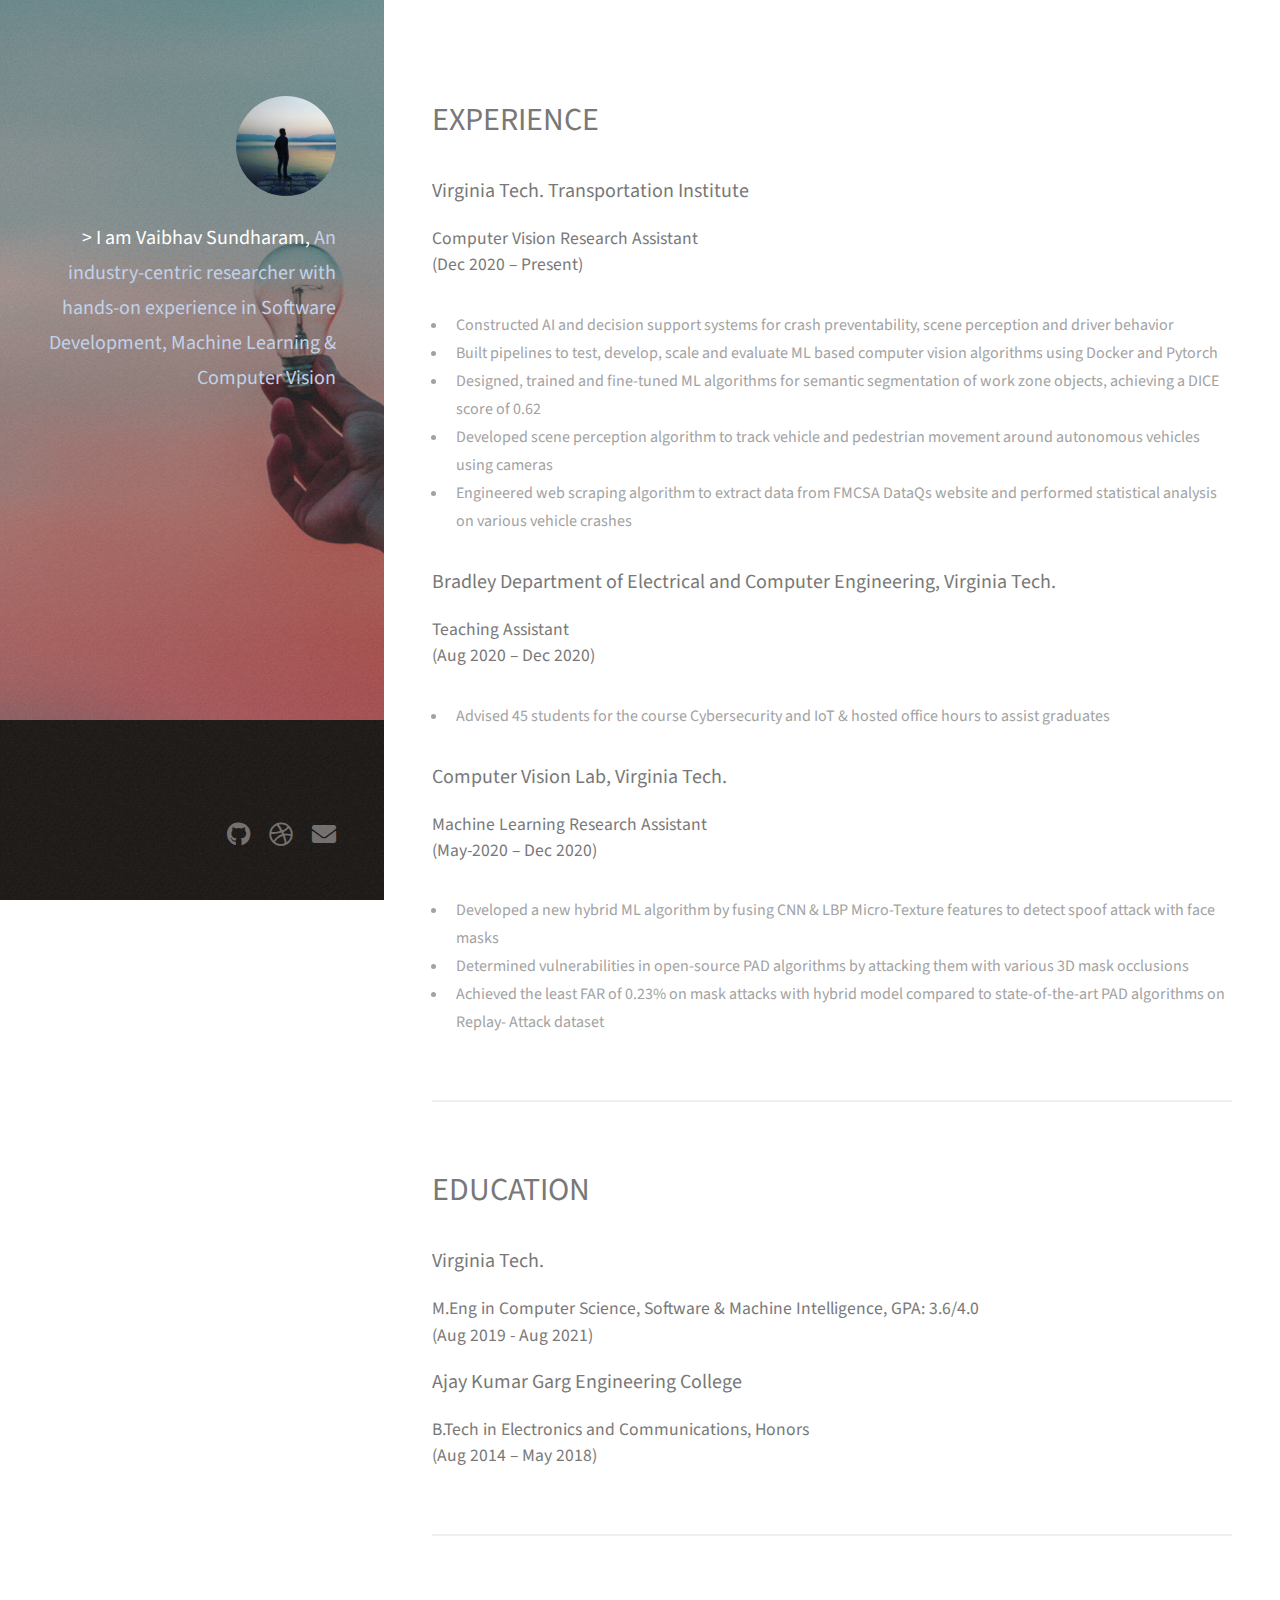
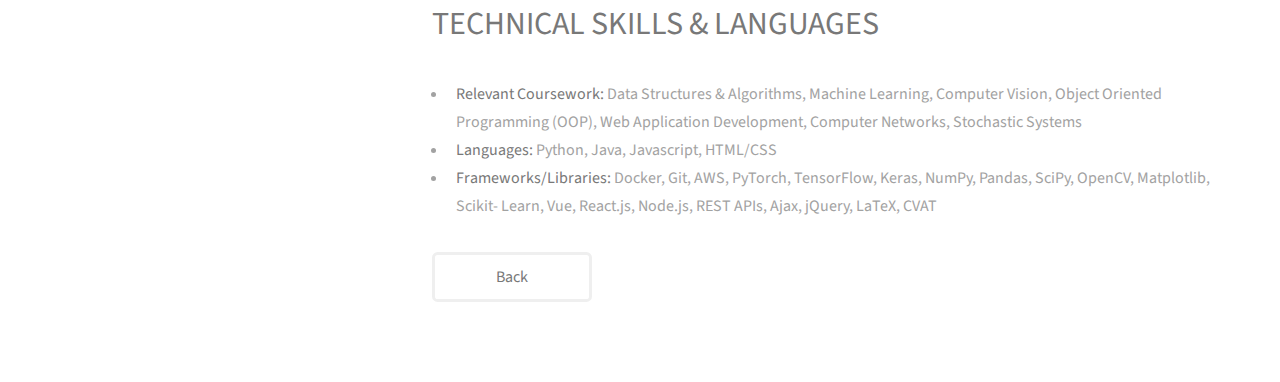
==== pages/resume.html @ d4b2b0ac "initial" ====
<!DOCTYPE HTML>
<!--
	Strata by HTML5 UP
	html5up.net | @ajlkn
	Free for personal and commercial use under the CCA 3.0 license (html5up.net/license)
-->
<html lang="en">
<head>
    <title>Strata by HTML5 UP</title>
    <meta charset="utf-8" />
    <meta name="viewport" content="width=device-width, initial-scale=1, user-scalable=no" />
    <link rel="stylesheet" href="../assets/css/main.css" />
</head>
<body class="is-preload">

<!-- Header -->
<header id="header">
    <div class="inner">
        <a href="../index.html" class="image avatar"><img src="../images/avatar.jpg" alt="" /></a>
        <h1><strong>> I am Vaibhav Sundharam,</strong><br />
            An industry-centric researcher with hands-on experience in Software Development, Machine Learning & Computer Vision<br />
            </h1>
    </div>
</header>

<!-- Main -->
<div id="main">

    <!-- One -->
    <section id="one">
        <header class="major">
            <h2>EXPERIENCE</h2>
        </header>
        <h3>Virginia Tech. Transportation Institute</h3>
        <h4><strong>Computer Vision Research Assistant</strong>    <br>(Dec 2020 – Present)</h4>
        <p>
        <ul>
            <li>Constructed AI and decision support systems for crash preventability, scene perception and driver behavior</li>
            <li>Built pipelines to test, develop, scale and evaluate ML based computer vision algorithms using Docker and Pytorch</li>
            <li>Designed, trained and fine-tuned ML algorithms for semantic segmentation of work zone objects, achieving a DICE score of 0.62</li>
            <li>Developed scene perception algorithm to track vehicle and pedestrian movement around autonomous vehicles using cameras</li>
            <li>Engineered web scraping algorithm to extract data from FMCSA DataQs website and performed statistical analysis on various vehicle crashes</li>
        </ul>
        </p>

        <h3>Bradley Department of Electrical and Computer Engineering, Virginia Tech.</h3>
        <h4><strong>Teaching Assistant</strong>   <br>(Aug 2020 – Dec 2020)</h4>
        <p>
            <ul>
                <li>Advised 45 students for the course Cybersecurity and IoT & hosted office hours to assist graduates</li>
            </ul>
        </p>

        <h3>Computer Vision Lab, Virginia Tech.</h3>
        <h4><strong>Machine Learning Research Assistant</strong>   <br>(May-2020 – Dec 2020)</h4>
        <p></p>
        <ul>
            <li>Developed a new hybrid ML algorithm by fusing CNN & LBP Micro-Texture features to detect spoof attack with face masks</li>
            <li>Determined vulnerabilities in open-source PAD algorithms by attacking them with various 3D mask occlusions</li>
            <li>Achieved the least FAR of 0.23% on mask attacks with hybrid model compared to state-of-the-art PAD algorithms on Replay-
                Attack dataset</li>
        </ul>



    </section>

    <!-- Two -->
    <section id="two">
        <header class="major">
            <h2>EDUCATION</h2>
        </header>

        <h3>Virginia Tech.</h3>
        <h4>M.Eng in Computer Science, Software & Machine Intelligence, GPA: 3.6/4.0
            <br>(Aug 2019 - Aug 2021)</h4>

        <h3>Ajay Kumar Garg Engineering College</h3>
        <h4>B.Tech in Electronics and Communications, Honors
            <br>(Aug 2014 – May 2018)</h4>


    </section>

    <!-- Three -->
    <section id="three">
        <header class="major">
            <h2>TECHNICAL SKILLS & LANGUAGES</h2>
        </header>
    <p>
        <ul>
        <li><strong>Relevant Coursework:</strong> Data Structures & Algorithms, Machine Learning, Computer Vision, Object Oriented Programming (OOP), Web Application Development, Computer Networks, Stochastic Systems</li>
        <li><strong>Languages:</strong> Python, Java, Javascript, HTML/CSS</li>
            <li><strong>Frameworks/Libraries:</strong> Docker, Git, AWS, PyTorch, TensorFlow, Keras, NumPy, Pandas, SciPy, OpenCV, Matplotlib, Scikit-
                Learn, Vue, React.js, Node.js, REST APIs, Ajax, jQuery, LaTeX, CVAT</li>
        </ul>
    </p>

        <ul class="actions">
            <li><a href="../index.html" class="button">Back</a></li>
        </ul>

    </section>




</div>

<!-- Footer -->
<footer id="footer">
    <div class="inner">
        <ul class="icons">
            <li><a href="https://github.com/vaibhavsundharam" class="icon brands fa-github"><span class="label">Github</span></a></li>
            <li><a href="https://www.linkedin.com/in/vaibhav-sundharam/" class="icon brands fa-dribbble"><span class="label">LinkedIn</span></a></li>
            <li><a href="mailto:vaibhavsundharam@vt.edu" class="icon solid fa-envelope"><span class="label">Email</span></a></li>
        </ul>
    </div>
</footer>

<!-- Scripts -->
<script src="../assets/js/jquery.min.js"></script>
<script src="../assets/js/jquery.poptrox.min.js"></script>
<script src="../assets/js/browser.min.js"></script>
<script src="../assets/js/breakpoints.min.js"></script>
<script src="../assets/js/util.js"></script>
<script src="../assets/js/main.js"></script>

</body>
</html>
---- assets/css/main.css ----
@import url("fontawesome-all.min.css");
@import url("https://fonts.googleapis.com/css?family=Source+Sans+Pro:400,400italic");

/*
	Strata by HTML5 UP
	html5up.net | @ajlkn
	Free for personal and commercial use under the CCA 3.0 license (html5up.net/license)
*/

html, body, div, span, applet, object,
iframe, h1, h2, h3, h4, h5, h6, p, blockquote,
pre, a, abbr, acronym, address, big, cite,
code, del, dfn, em, img, ins, kbd, q, s, samp,
small, strike, strong, sub, sup, tt, var, b,
u, i, center, dl, dt, dd, ol, ul, li, fieldset,
form, label, legend, table, caption, tbody,
tfoot, thead, tr, th, td, article, aside,
canvas, details, embed, figure, figcaption,
footer, header, hgroup, menu, nav, output, ruby,
section, summary, time, mark, audio, video {
	margin: 0;
	padding: 0;
	border: 0;
	font-size: 100%;
	font: inherit;
	vertical-align: baseline;}

article, aside, details, figcaption, figure,
footer, header, hgroup, menu, nav, section {
	display: block;}

body {
	line-height: 1;
}

ol, ul {
	list-style: none;
}

blockquote, q {
	quotes: none;
}

	blockquote:before, blockquote:after, q:before, q:after {
		content: '';
		content: none;
	}

table {
	border-collapse: collapse;
	border-spacing: 0;
}

body {
	-webkit-text-size-adjust: none;
}

mark {
	background-color: transparent;
	color: inherit;
}

input::-moz-focus-inner {
	border: 0;
	padding: 0;
}

input, select, textarea {
	-moz-appearance: none;
	-webkit-appearance: none;
	-ms-appearance: none;
	appearance: none;
}

/* Basic */

	html {
		box-sizing: border-box;
	}

	*, *:before, *:after {
		box-sizing: inherit;
	}

	body {
		background: #fff;
	}

		body.is-preload *, body.is-preload *:before, body.is-preload *:after {
			-moz-animation: none !important;
			-webkit-animation: none !important;
			-ms-animation: none !important;
			animation: none !important;
			-moz-transition: none !important;
			-webkit-transition: none !important;
			-ms-transition: none !important;
			transition: none !important;
		}

	body, input, select, textarea {
		color: #a2a2a2;
		font-family: "Source Sans Pro", Helvetica, sans-serif;
		font-size: 16pt;
		font-weight: 400;
		line-height: 1.75em;
	}

	a {
		-moz-transition: color 0.2s ease-in-out, border-color 0.2s ease-in-out;
		-webkit-transition: color 0.2s ease-in-out, border-color 0.2s ease-in-out;
		-ms-transition: color 0.2s ease-in-out, border-color 0.2s ease-in-out;
		transition: color 0.2s ease-in-out, border-color 0.2s ease-in-out;
		border-bottom: dotted 1px;
		color: #49bf9d;
		text-decoration: none;
	}

		a:hover {
			border-bottom-color: transparent;
			color: #49bf9d !important;
			text-decoration: none;
		}

	strong, b {
		color: #787878;
		font-weight: 400;
	}

	em, i {
		font-style: italic;
	}

	p {
		margin: 0 0 2em 0;
	}

	h1, h2, h3, h4, h5, h6 {
		color: #787878;
		font-weight: 400;
		line-height: 1em;
		margin: 0 0 1em 0;
	}

		h1 a, h2 a, h3 a, h4 a, h5 a, h6 a {
			color: inherit;
			text-decoration: none;
		}

	h1 {
		font-size: 2em;
		line-height: 1.5em;
	}

	h2 {
		font-size: 1.5em;
		line-height: 1.5em;
	}

	h3 {
		font-size: 1.25em;
		line-height: 1.5em;
	}

	h4 {
		font-size: 1.1em;
		line-height: 1.5em;
	}

	h5 {
		font-size: 0.9em;
		line-height: 1.5em;
	}

	h6 {
		font-size: 0.7em;
		line-height: 1.5em;
	}

	sub {
		font-size: 0.8em;
		position: relative;
		top: 0.5em;
	}

	sup {
		font-size: 0.8em;
		position: relative;
		top: -0.5em;
	}

	hr {
		border: 0;
		border-bottom: solid 2px #efefef;
		margin: 2em 0;
	}

		hr.major {
			margin: 3em 0;
		}

	blockquote {
		border-left: solid 6px #efefef;
		font-style: italic;
		margin: 0 0 2em 0;
		padding: 0.5em 0 0.5em 1.5em;
	}

	code {
		background: #f7f7f7;
		border-radius: 0.35em;
		border: solid 2px #efefef;
		font-family: "Courier New", monospace;
		font-size: 0.9em;
		margin: 0 0.25em;
		padding: 0.25em 0.65em;
	}

	pre {
		-webkit-overflow-scrolling: touch;
		font-family: "Courier New", monospace;
		font-size: 0.9em;
		margin: 0 0 2em 0;
	}

		pre code {
			display: block;
			line-height: 1.75em;
			padding: 1em 1.5em;
			overflow-x: auto;
		}

	.align-left {
		text-align: left;
	}

	.align-center {
		text-align: center;
	}

	.align-right {
		text-align: right;
	}

/* Container */

	.container {
		margin: 0 auto;
		max-width: calc(100% - 4em);
		width: 100%;
	}

		.container.xsmall {
			width: 25%;
		}

		.container.small {
			width: 50%;
		}

		.container.medium {
			width: 75%;
		}

		.container.large {
			width: 125%;
		}

		.container.xlarge {
			width: 150%;
		}

		.container.max {
			width: 100%;
		}

		@media screen and (max-width: 980px) {

			.container {
				width: 100% !important;
				max-width: 100% !important;
			}

		}

		@media screen and (max-width: 480px) {

			.container {
				max-width: calc(100% - 3em);
			}

		}

/* Row */

	.row {
		display: flex;
		flex-wrap: wrap;
		box-sizing: border-box;
		align-items: stretch;
	}

		.row > * {
			box-sizing: border-box;
		}

		.row.gtr-uniform > * > :last-child {
			margin-bottom: 0;
		}

		.row.aln-left {
			justify-content: flex-start;
		}

		.row.aln-center {
			justify-content: center;
		}

		.row.aln-right {
			justify-content: flex-end;
		}

		.row.aln-top {
			align-items: flex-start;
		}

		.row.aln-middle {
			align-items: center;
		}

		.row.aln-bottom {
			align-items: flex-end;
		}

		.row > .imp {
			order: -1;
		}

		.row > .col-1 {
			width: 8.33333%;
		}

		.row > .off-1 {
			margin-left: 8.33333%;
		}

		.row > .col-2 {
			width: 16.66667%;
		}

		.row > .off-2 {
			margin-left: 16.66667%;
		}

		.row > .col-3 {
			width: 25%;
		}

		.row > .off-3 {
			margin-left: 25%;
		}

		.row > .col-4 {
			width: 33.33333%;
		}

		.row > .off-4 {
			margin-left: 33.33333%;
		}

		.row > .col-5 {
			width: 41.66667%;
		}

		.row > .off-5 {
			margin-left: 41.66667%;
		}

		.row > .col-6 {
			width: 50%;
		}

		.row > .off-6 {
			margin-left: 50%;
		}

		.row > .col-7 {
			width: 58.33333%;
		}

		.row > .off-7 {
			margin-left: 58.33333%;
		}

		.row > .col-8 {
			width: 66.66667%;
		}

		.row > .off-8 {
			margin-left: 66.66667%;
		}

		.row > .col-9 {
			width: 75%;
		}

		.row > .off-9 {
			margin-left: 75%;
		}

		.row > .col-10 {
			width: 83.33333%;
		}

		.row > .off-10 {
			margin-left: 83.33333%;
		}

		.row > .col-11 {
			width: 91.66667%;
		}

		.row > .off-11 {
			margin-left: 91.66667%;
		}

		.row > .col-12 {
			width: 100%;
		}

		.row > .off-12 {
			margin-left: 100%;
		}

		.row.gtr-0 {
			margin-top: 0;
			margin-left: 0em;
		}

			.row.gtr-0 > * {
				padding: 0 0 0 0em;
			}

			.row.gtr-0.gtr-uniform {
				margin-top: 0em;
			}

				.row.gtr-0.gtr-uniform > * {
					padding-top: 0em;
				}

		.row.gtr-25 {
			margin-top: 0;
			margin-left: -0.625em;
		}

			.row.gtr-25 > * {
				padding: 0 0 0 0.625em;
			}

			.row.gtr-25.gtr-uniform {
				margin-top: -0.625em;
			}

				.row.gtr-25.gtr-uniform > * {
					padding-top: 0.625em;
				}

		.row.gtr-50 {
			margin-top: 0;
			margin-left: -1.25em;
		}

			.row.gtr-50 > * {
				padding: 0 0 0 1.25em;
			}

			.row.gtr-50.gtr-uniform {
				margin-top: -1.25em;
			}

				.row.gtr-50.gtr-uniform > * {
					padding-top: 1.25em;
				}

		.row {
			margin-top: 0;
			margin-left: -2.5em;
		}

			.row > * {
				padding: 0 0 0 2.5em;
			}

			.row.gtr-uniform {
				margin-top: -2.5em;
			}

				.row.gtr-uniform > * {
					padding-top: 2.5em;
				}

		.row.gtr-150 {
			margin-top: 0;
			margin-left: -3.75em;
		}

			.row.gtr-150 > * {
				padding: 0 0 0 3.75em;
			}

			.row.gtr-150.gtr-uniform {
				margin-top: -3.75em;
			}

				.row.gtr-150.gtr-uniform > * {
					padding-top: 3.75em;
				}

		.row.gtr-200 {
			margin-top: 0;
			margin-left: -5em;
		}

			.row.gtr-200 > * {
				padding: 0 0 0 5em;
			}

			.row.gtr-200.gtr-uniform {
				margin-top: -5em;
			}

				.row.gtr-200.gtr-uniform > * {
					padding-top: 5em;
				}

		@media screen and (max-width: 1800px) {

			.row {
				display: flex;
				flex-wrap: wrap;
				box-sizing: border-box;
				align-items: stretch;
			}

				.row > * {
					box-sizing: border-box;
				}

				.row.gtr-uniform > * > :last-child {
					margin-bottom: 0;
				}

				.row.aln-left {
					justify-content: flex-start;
				}

				.row.aln-center {
					justify-content: center;
				}

				.row.aln-right {
					justify-content: flex-end;
				}

				.row.aln-top {
					align-items: flex-start;
				}

				.row.aln-middle {
					align-items: center;
				}

				.row.aln-bottom {
					align-items: flex-end;
				}

				.row > .imp-xlarge {
					order: -1;
				}

				.row > .col-1-xlarge {
					width: 8.33333%;
				}

				.row > .off-1-xlarge {
					margin-left: 8.33333%;
				}

				.row > .col-2-xlarge {
					width: 16.66667%;
				}

				.row > .off-2-xlarge {
					margin-left: 16.66667%;
				}

				.row > .col-3-xlarge {
					width: 25%;
				}

				.row > .off-3-xlarge {
					margin-left: 25%;
				}

				.row > .col-4-xlarge {
					width: 33.33333%;
				}

				.row > .off-4-xlarge {
					margin-left: 33.33333%;
				}

				.row > .col-5-xlarge {
					width: 41.66667%;
				}

				.row > .off-5-xlarge {
					margin-left: 41.66667%;
				}

				.row > .col-6-xlarge {
					width: 50%;
				}

				.row > .off-6-xlarge {
					margin-left: 50%;
				}

				.row > .col-7-xlarge {
					width: 58.33333%;
				}

				.row > .off-7-xlarge {
					margin-left: 58.33333%;
				}

				.row > .col-8-xlarge {
					width: 66.66667%;
				}

				.row > .off-8-xlarge {
					margin-left: 66.66667%;
				}

				.row > .col-9-xlarge {
					width: 75%;
				}

				.row > .off-9-xlarge {
					margin-left: 75%;
				}

				.row > .col-10-xlarge {
					width: 83.33333%;
				}

				.row > .off-10-xlarge {
					margin-left: 83.33333%;
				}

				.row > .col-11-xlarge {
					width: 91.66667%;
				}

				.row > .off-11-xlarge {
					margin-left: 91.66667%;
				}

				.row > .col-12-xlarge {
					width: 100%;
				}

				.row > .off-12-xlarge {
					margin-left: 100%;
				}

				.row.gtr-0 {
					margin-top: 0;
					margin-left: 0em;
				}

					.row.gtr-0 > * {
						padding: 0 0 0 0em;
					}

					.row.gtr-0.gtr-uniform {
						margin-top: 0em;
					}

						.row.gtr-0.gtr-uniform > * {
							padding-top: 0em;
						}

				.row.gtr-25 {
					margin-top: 0;
					margin-left: -0.625em;
				}

					.row.gtr-25 > * {
						padding: 0 0 0 0.625em;
					}

					.row.gtr-25.gtr-uniform {
						margin-top: -0.625em;
					}

						.row.gtr-25.gtr-uniform > * {
							padding-top: 0.625em;
						}

				.row.gtr-50 {
					margin-top: 0;
					margin-left: -1.25em;
				}

					.row.gtr-50 > * {
						padding: 0 0 0 1.25em;
					}

					.row.gtr-50.gtr-uniform {
						margin-top: -1.25em;
					}

						.row.gtr-50.gtr-uniform > * {
							padding-top: 1.25em;
						}

				.row {
					margin-top: 0;
					margin-left: -2.5em;
				}

					.row > * {
						padding: 0 0 0 2.5em;
					}

					.row.gtr-uniform {
						margin-top: -2.5em;
					}

						.row.gtr-uniform > * {
							padding-top: 2.5em;
						}

				.row.gtr-150 {
					margin-top: 0;
					margin-left: -3.75em;
				}

					.row.gtr-150 > * {
						padding: 0 0 0 3.75em;
					}

					.row.gtr-150.gtr-uniform {
						margin-top: -3.75em;
					}

						.row.gtr-150.gtr-uniform > * {
							padding-top: 3.75em;
						}

				.row.gtr-200 {
					margin-top: 0;
					margin-left: -5em;
				}

					.row.gtr-200 > * {
						padding: 0 0 0 5em;
					}

					.row.gtr-200.gtr-uniform {
						margin-top: -5em;
					}

						.row.gtr-200.gtr-uniform > * {
							padding-top: 5em;
						}

		}

		@media screen and (max-width: 1280px) {

			.row {
				display: flex;
				flex-wrap: wrap;
				box-sizing: border-box;
				align-items: stretch;
			}

				.row > * {
					box-sizing: border-box;
				}

				.row.gtr-uniform > * > :last-child {
					margin-bottom: 0;
				}

				.row.aln-left {
					justify-content: flex-start;
				}

				.row.aln-center {
					justify-content: center;
				}

				.row.aln-right {
					justify-content: flex-end;
				}

				.row.aln-top {
					align-items: flex-start;
				}

				.row.aln-middle {
					align-items: center;
				}

				.row.aln-bottom {
					align-items: flex-end;
				}

				.row > .imp-large {
					order: -1;
				}

				.row > .col-1-large {
					width: 8.33333%;
				}

				.row > .off-1-large {
					margin-left: 8.33333%;
				}

				.row > .col-2-large {
					width: 16.66667%;
				}

				.row > .off-2-large {
					margin-left: 16.66667%;
				}

				.row > .col-3-large {
					width: 25%;
				}

				.row > .off-3-large {
					margin-left: 25%;
				}

				.row > .col-4-large {
					width: 33.33333%;
				}

				.row > .off-4-large {
					margin-left: 33.33333%;
				}

				.row > .col-5-large {
					width: 41.66667%;
				}

				.row > .off-5-large {
					margin-left: 41.66667%;
				}

				.row > .col-6-large {
					width: 50%;
				}

				.row > .off-6-large {
					margin-left: 50%;
				}

				.row > .col-7-large {
					width: 58.33333%;
				}

				.row > .off-7-large {
					margin-left: 58.33333%;
				}

				.row > .col-8-large {
					width: 66.66667%;
				}

				.row > .off-8-large {
					margin-left: 66.66667%;
				}

				.row > .col-9-large {
					width: 75%;
				}

				.row > .off-9-large {
					margin-left: 75%;
				}

				.row > .col-10-large {
					width: 83.33333%;
				}

				.row > .off-10-large {
					margin-left: 83.33333%;
				}

				.row > .col-11-large {
					width: 91.66667%;
				}

				.row > .off-11-large {
					margin-left: 91.66667%;
				}

				.row > .col-12-large {
					width: 100%;
				}

				.row > .off-12-large {
					margin-left: 100%;
				}

				.row.gtr-0 {
					margin-top: 0;
					margin-left: 0em;
				}

					.row.gtr-0 > * {
						padding: 0 0 0 0em;
					}

					.row.gtr-0.gtr-uniform {
						margin-top: 0em;
					}

						.row.gtr-0.gtr-uniform > * {
							padding-top: 0em;
						}

				.row.gtr-25 {
					margin-top: 0;
					margin-left: -0.5em;
				}

					.row.gtr-25 > * {
						padding: 0 0 0 0.5em;
					}

					.row.gtr-25.gtr-uniform {
						margin-top: -0.5em;
					}

						.row.gtr-25.gtr-uniform > * {
							padding-top: 0.5em;
						}

				.row.gtr-50 {
					margin-top: 0;
					margin-left: -1em;
				}

					.row.gtr-50 > * {
						padding: 0 0 0 1em;
					}

					.row.gtr-50.gtr-uniform {
						margin-top: -1em;
					}

						.row.gtr-50.gtr-uniform > * {
							padding-top: 1em;
						}

				.row {
					margin-top: 0;
					margin-left: -2em;
				}

					.row > * {
						padding: 0 0 0 2em;
					}

					.row.gtr-uniform {
						margin-top: -2em;
					}

						.row.gtr-uniform > * {
							padding-top: 2em;
						}

				.row.gtr-150 {
					margin-top: 0;
					margin-left: -3em;
				}

					.row.gtr-150 > * {
						padding: 0 0 0 3em;
					}

					.row.gtr-150.gtr-uniform {
						margin-top: -3em;
					}

						.row.gtr-150.gtr-uniform > * {
							padding-top: 3em;
						}

				.row.gtr-200 {
					margin-top: 0;
					margin-left: -4em;
				}

					.row.gtr-200 > * {
						padding: 0 0 0 4em;
					}

					.row.gtr-200.gtr-uniform {
						margin-top: -4em;
					}

						.row.gtr-200.gtr-uniform > * {
							padding-top: 4em;
						}

		}

		@media screen and (max-width: 980px) {

			.row {
				display: flex;
				flex-wrap: wrap;
				box-sizing: border-box;
				align-items: stretch;
			}

				.row > * {
					box-sizing: border-box;
				}

				.row.gtr-uniform > * > :last-child {
					margin-bottom: 0;
				}

				.row.aln-left {
					justify-content: flex-start;
				}

				.row.aln-center {
					justify-content: center;
				}

				.row.aln-right {
					justify-content: flex-end;
				}

				.row.aln-top {
					align-items: flex-start;
				}

				.row.aln-middle {
					align-items: center;
				}

				.row.aln-bottom {
					align-items: flex-end;
				}

				.row > .imp-medium {
					order: -1;
				}

				.row > .col-1-medium {
					width: 8.33333%;
				}

				.row > .off-1-medium {
					margin-left: 8.33333%;
				}

				.row > .col-2-medium {
					width: 16.66667%;
				}

				.row > .off-2-medium {
					margin-left: 16.66667%;
				}

				.row > .col-3-medium {
					width: 25%;
				}

				.row > .off-3-medium {
					margin-left: 25%;
				}

				.row > .col-4-medium {
					width: 33.33333%;
				}

				.row > .off-4-medium {
					margin-left: 33.33333%;
				}

				.row > .col-5-medium {
					width: 41.66667%;
				}

				.row > .off-5-medium {
					margin-left: 41.66667%;
				}

				.row > .col-6-medium {
					width: 50%;
				}

				.row > .off-6-medium {
					margin-left: 50%;
				}

				.row > .col-7-medium {
					width: 58.33333%;
				}

				.row > .off-7-medium {
					margin-left: 58.33333%;
				}

				.row > .col-8-medium {
					width: 66.66667%;
				}

				.row > .off-8-medium {
					margin-left: 66.66667%;
				}

				.row > .col-9-medium {
					width: 75%;
				}

				.row > .off-9-medium {
					margin-left: 75%;
				}

				.row > .col-10-medium {
					width: 83.33333%;
				}

				.row > .off-10-medium {
					margin-left: 83.33333%;
				}

				.row > .col-11-medium {
					width: 91.66667%;
				}

				.row > .off-11-medium {
					margin-left: 91.66667%;
				}

				.row > .col-12-medium {
					width: 100%;
				}

				.row > .off-12-medium {
					margin-left: 100%;
				}

				.row.gtr-0 {
					margin-top: 0;
					margin-left: 0em;
				}

					.row.gtr-0 > * {
						padding: 0 0 0 0em;
					}

					.row.gtr-0.gtr-uniform {
						margin-top: 0em;
					}

						.row.gtr-0.gtr-uniform > * {
							padding-top: 0em;
						}

				.row.gtr-25 {
					margin-top: 0;
					margin-left: -0.5em;
				}

					.row.gtr-25 > * {
						padding: 0 0 0 0.5em;
					}

					.row.gtr-25.gtr-uniform {
						margin-top: -0.5em;
					}

						.row.gtr-25.gtr-uniform > * {
							padding-top: 0.5em;
						}

				.row.gtr-50 {
					margin-top: 0;
					margin-left: -1em;
				}

					.row.gtr-50 > * {
						padding: 0 0 0 1em;
					}

					.row.gtr-50.gtr-uniform {
						margin-top: -1em;
					}

						.row.gtr-50.gtr-uniform > * {
							padding-top: 1em;
						}

				.row {
					margin-top: 0;
					margin-left: -2em;
				}

					.row > * {
						padding: 0 0 0 2em;
					}

					.row.gtr-uniform {
						margin-top: -2em;
					}

						.row.gtr-uniform > * {
							padding-top: 2em;
						}

				.row.gtr-150 {
					margin-top: 0;
					margin-left: -3em;
				}

					.row.gtr-150 > * {
						padding: 0 0 0 3em;
					}

					.row.gtr-150.gtr-uniform {
						margin-top: -3em;
					}

						.row.gtr-150.gtr-uniform > * {
							padding-top: 3em;
						}

				.row.gtr-200 {
					margin-top: 0;
					margin-left: -4em;
				}

					.row.gtr-200 > * {
						padding: 0 0 0 4em;
					}

					.row.gtr-200.gtr-uniform {
						margin-top: -4em;
					}

						.row.gtr-200.gtr-uniform > * {
							padding-top: 4em;
						}

		}

		@media screen and (max-width: 736px) {

			.row {
				display: flex;
				flex-wrap: wrap;
				box-sizing: border-box;
				align-items: stretch;
			}

				.row > * {
					box-sizing: border-box;
				}

				.row.gtr-uniform > * > :last-child {
					margin-bottom: 0;
				}

				.row.aln-left {
					justify-content: flex-start;
				}

				.row.aln-center {
					justify-content: center;
				}

				.row.aln-right {
					justify-content: flex-end;
				}

				.row.aln-top {
					align-items: flex-start;
				}

				.row.aln-middle {
					align-items: center;
				}

				.row.aln-bottom {
					align-items: flex-end;
				}

				.row > .imp-small {
					order: -1;
				}

				.row > .col-1-small {
					width: 8.33333%;
				}

				.row > .off-1-small {
					margin-left: 8.33333%;
				}

				.row > .col-2-small {
					width: 16.66667%;
				}

				.row > .off-2-small {
					margin-left: 16.66667%;
				}

				.row > .col-3-small {
					width: 25%;
				}

				.row > .off-3-small {
					margin-left: 25%;
				}

				.row > .col-4-small {
					width: 33.33333%;
				}

				.row > .off-4-small {
					margin-left: 33.33333%;
				}

				.row > .col-5-small {
					width: 41.66667%;
				}

				.row > .off-5-small {
					margin-left: 41.66667%;
				}

				.row > .col-6-small {
					width: 50%;
				}

				.row > .off-6-small {
					margin-left: 50%;
				}

				.row > .col-7-small {
					width: 58.33333%;
				}

				.row > .off-7-small {
					margin-left: 58.33333%;
				}

				.row > .col-8-small {
					width: 66.66667%;
				}

				.row > .off-8-small {
					margin-left: 66.66667%;
				}

				.row > .col-9-small {
					width: 75%;
				}

				.row > .off-9-small {
					margin-left: 75%;
				}

				.row > .col-10-small {
					width: 83.33333%;
				}

				.row > .off-10-small {
					margin-left: 83.33333%;
				}

				.row > .col-11-small {
					width: 91.66667%;
				}

				.row > .off-11-small {
					margin-left: 91.66667%;
				}

				.row > .col-12-small {
					width: 100%;
				}

				.row > .off-12-small {
					margin-left: 100%;
				}

				.row.gtr-0 {
					margin-top: 0;
					margin-left: 0em;
				}

					.row.gtr-0 > * {
						padding: 0 0 0 0em;
					}

					.row.gtr-0.gtr-uniform {
						margin-top: 0em;
					}

						.row.gtr-0.gtr-uniform > * {
							padding-top: 0em;
						}

				.row.gtr-25 {
					margin-top: 0;
					margin-left: -0.375em;
				}

					.row.gtr-25 > * {
						padding: 0 0 0 0.375em;
					}

					.row.gtr-25.gtr-uniform {
						margin-top: -0.375em;
					}

						.row.gtr-25.gtr-uniform > * {
							padding-top: 0.375em;
						}

				.row.gtr-50 {
					margin-top: 0;
					margin-left: -0.75em;
				}

					.row.gtr-50 > * {
						padding: 0 0 0 0.75em;
					}

					.row.gtr-50.gtr-uniform {
						margin-top: -0.75em;
					}

						.row.gtr-50.gtr-uniform > * {
							padding-top: 0.75em;
						}

				.row {
					margin-top: 0;
					margin-left: -1.5em;
				}

					.row > * {
						padding: 0 0 0 1.5em;
					}

					.row.gtr-uniform {
						margin-top: -1.5em;
					}

						.row.gtr-uniform > * {
							padding-top: 1.5em;
						}

				.row.gtr-150 {
					margin-top: 0;
					margin-left: -2.25em;
				}

					.row.gtr-150 > * {
						padding: 0 0 0 2.25em;
					}

					.row.gtr-150.gtr-uniform {
						margin-top: -2.25em;
					}

						.row.gtr-150.gtr-uniform > * {
							padding-top: 2.25em;
						}

				.row.gtr-200 {
					margin-top: 0;
					margin-left: -3em;
				}

					.row.gtr-200 > * {
						padding: 0 0 0 3em;
					}

					.row.gtr-200.gtr-uniform {
						margin-top: -3em;
					}

						.row.gtr-200.gtr-uniform > * {
							padding-top: 3em;
						}

		}

		@media screen and (max-width: 480px) {

			.row {
				display: flex;
				flex-wrap: wrap;
				box-sizing: border-box;
				align-items: stretch;
			}

				.row > * {
					box-sizing: border-box;
				}

				.row.gtr-uniform > * > :last-child {
					margin-bottom: 0;
				}

				.row.aln-left {
					justify-content: flex-start;
				}

				.row.aln-center {
					justify-content: center;
				}

				.row.aln-right {
					justify-content: flex-end;
				}

				.row.aln-top {
					align-items: flex-start;
				}

				.row.aln-middle {
					align-items: center;
				}

				.row.aln-bottom {
					align-items: flex-end;
				}

				.row > .imp-xsmall {
					order: -1;
				}

				.row > .col-1-xsmall {
					width: 8.33333%;
				}

				.row > .off-1-xsmall {
					margin-left: 8.33333%;
				}

				.row > .col-2-xsmall {
					width: 16.66667%;
				}

				.row > .off-2-xsmall {
					margin-left: 16.66667%;
				}

				.row > .col-3-xsmall {
					width: 25%;
				}

				.row > .off-3-xsmall {
					margin-left: 25%;
				}

				.row > .col-4-xsmall {
					width: 33.33333%;
				}

				.row > .off-4-xsmall {
					margin-left: 33.33333%;
				}

				.row > .col-5-xsmall {
					width: 41.66667%;
				}

				.row > .off-5-xsmall {
					margin-left: 41.66667%;
				}

				.row > .col-6-xsmall {
					width: 50%;
				}

				.row > .off-6-xsmall {
					margin-left: 50%;
				}

				.row > .col-7-xsmall {
					width: 58.33333%;
				}

				.row > .off-7-xsmall {
					margin-left: 58.33333%;
				}

				.row > .col-8-xsmall {
					width: 66.66667%;
				}

				.row > .off-8-xsmall {
					margin-left: 66.66667%;
				}

				.row > .col-9-xsmall {
					width: 75%;
				}

				.row > .off-9-xsmall {
					margin-left: 75%;
				}

				.row > .col-10-xsmall {
					width: 83.33333%;
				}

				.row > .off-10-xsmall {
					margin-left: 83.33333%;
				}

				.row > .col-11-xsmall {
					width: 91.66667%;
				}

				.row > .off-11-xsmall {
					margin-left: 91.66667%;
				}

				.row > .col-12-xsmall {
					width: 100%;
				}

				.row > .off-12-xsmall {
					margin-left: 100%;
				}

				.row.gtr-0 {
					margin-top: 0;
					margin-left: 0em;
				}

					.row.gtr-0 > * {
						padding: 0 0 0 0em;
					}

					.row.gtr-0.gtr-uniform {
						margin-top: 0em;
					}

						.row.gtr-0.gtr-uniform > * {
							padding-top: 0em;
						}

				.row.gtr-25 {
					margin-top: 0;
					margin-left: -0.375em;
				}

					.row.gtr-25 > * {
						padding: 0 0 0 0.375em;
					}

					.row.gtr-25.gtr-uniform {
						margin-top: -0.375em;
					}

						.row.gtr-25.gtr-uniform > * {
							padding-top: 0.375em;
						}

				.row.gtr-50 {
					margin-top: 0;
					margin-left: -0.75em;
				}

					.row.gtr-50 > * {
						padding: 0 0 0 0.75em;
					}

					.row.gtr-50.gtr-uniform {
						margin-top: -0.75em;
					}

						.row.gtr-50.gtr-uniform > * {
							padding-top: 0.75em;
						}

				.row {
					margin-top: 0;
					margin-left: -1.5em;
				}

					.row > * {
						padding: 0 0 0 1.5em;
					}

					.row.gtr-uniform {
						margin-top: -1.5em;
					}

						.row.gtr-uniform > * {
							padding-top: 1.5em;
						}

				.row.gtr-150 {
					margin-top: 0;
					margin-left: -2.25em;
				}

					.row.gtr-150 > * {
						padding: 0 0 0 2.25em;
					}

					.row.gtr-150.gtr-uniform {
						margin-top: -2.25em;
					}

						.row.gtr-150.gtr-uniform > * {
							padding-top: 2.25em;
						}

				.row.gtr-200 {
					margin-top: 0;
					margin-left: -3em;
				}

					.row.gtr-200 > * {
						padding: 0 0 0 3em;
					}

					.row.gtr-200.gtr-uniform {
						margin-top: -3em;
					}

						.row.gtr-200.gtr-uniform > * {
							padding-top: 3em;
						}

		}

/* Section/Article */

	section.special, article.special {
		text-align: center;
	}

	header p {
		color: #b2b2b2;
		position: relative;
		margin: 0 0 1.5em 0;
	}

	header h2 + p {
		font-size: 1.25em;
		margin-top: -1em;
		line-height: 1.5em;
	}

	header h3 + p {
		font-size: 1.1em;
		margin-top: -0.8em;
		line-height: 1.5em;
	}

	header h4 + p,
	header h5 + p,
	header h6 + p {
		font-size: 0.9em;
		margin-top: -0.6em;
		line-height: 1.5em;
	}

	header.major h2 {
		font-size: 2em;
	}

/* Form */

	form {
		margin: 0 0 2em 0;
	}

	label {
		color: #787878;
		display: block;
		font-size: 0.9em;
		font-weight: 400;
		margin: 0 0 1em 0;
	}

	input[type="text"],
	input[type="password"],
	input[type="email"],
	select,
	textarea {
		-moz-appearance: none;
		-webkit-appearance: none;
		-ms-appearance: none;
		appearance: none;
		background: #f7f7f7;
		border-radius: 0.35em;
		border: solid 2px transparent;
		color: inherit;
		display: block;
		outline: 0;
		padding: 0 0.75em;
		text-decoration: none;
		width: 100%;
	}

		input[type="text"]:invalid,
		input[type="password"]:invalid,
		input[type="email"]:invalid,
		select:invalid,
		textarea:invalid {
			box-shadow: none;
		}

		input[type="text"]:focus,
		input[type="password"]:focus,
		input[type="email"]:focus,
		select:focus,
		textarea:focus {
			border-color: #49bf9d;
		}

	select {
		background-image: url("data:image/svg+xml;charset=utf8,%3Csvg xmlns='http://www.w3.org/2000/svg' width='40' height='40' preserveAspectRatio='none' viewBox='0 0 40 40'%3E%3Cpath d='M9.4,12.3l10.4,10.4l10.4-10.4c0.2-0.2,0.5-0.4,0.9-0.4c0.3,0,0.6,0.1,0.9,0.4l3.3,3.3c0.2,0.2,0.4,0.5,0.4,0.9 c0,0.4-0.1,0.6-0.4,0.9L20.7,31.9c-0.2,0.2-0.5,0.4-0.9,0.4c-0.3,0-0.6-0.1-0.9-0.4L4.3,17.3c-0.2-0.2-0.4-0.5-0.4-0.9 c0-0.4,0.1-0.6,0.4-0.9l3.3-3.3c0.2-0.2,0.5-0.4,0.9-0.4S9.1,12.1,9.4,12.3z' fill='%23dfdfdf' /%3E%3C/svg%3E");
		background-size: 1.25rem;
		background-repeat: no-repeat;
		background-position: calc(100% - 1rem) center;
		height: 2.75em;
		padding-right: 2.75em;
		text-overflow: ellipsis;
	}

		select option {
			color: #787878;
			background: #fff;
		}

		select:focus::-ms-value {
			background-color: transparent;
		}

		select::-ms-expand {
			display: none;
		}

	input[type="text"],
	input[type="password"],
	input[type="email"],
	select {
		height: 2.75em;
	}

	textarea {
		padding: 0.75em;
	}

	input[type="checkbox"],
	input[type="radio"] {
		-moz-appearance: none;
		-webkit-appearance: none;
		-ms-appearance: none;
		appearance: none;
		display: block;
		float: left;
		margin-right: -2em;
		opacity: 0;
		width: 1em;
		z-index: -1;
	}

		input[type="checkbox"] + label,
		input[type="radio"] + label {
			text-decoration: none;
			color: #a2a2a2;
			cursor: pointer;
			display: inline-block;
			font-size: 1em;
			font-weight: 400;
			padding-left: 2.4em;
			padding-right: 0.75em;
			position: relative;
		}

			input[type="checkbox"] + label:before,
			input[type="radio"] + label:before {
				-moz-osx-font-smoothing: grayscale;
				-webkit-font-smoothing: antialiased;
				display: inline-block;
				font-style: normal;
				font-variant: normal;
				text-rendering: auto;
				line-height: 1;
				text-transform: none !important;
				font-family: 'Font Awesome 5 Free';
				font-weight: 900;
			}

			input[type="checkbox"] + label:before,
			input[type="radio"] + label:before {
				background: #f7f7f7;
				border-radius: 0.35em;
				border: solid 2px transparent;
				content: '';
				display: inline-block;
				font-size: 0.8em;
				height: 2.0625em;
				left: 0;
				line-height: 1.85625em;
				position: absolute;
				text-align: center;
				top: 0;
				width: 2.0625em;
			}

		input[type="checkbox"]:checked + label:before,
		input[type="radio"]:checked + label:before {
			background: #787878;
			border-color: #787878;
			color: #fff;
			content: '\f00c';
		}

		input[type="checkbox"]:focus + label:before,
		input[type="radio"]:focus + label:before {
			border-color: #49bf9d;
		}

	input[type="checkbox"] + label:before {
		border-radius: 0.35em;
	}

	input[type="radio"] + label:before {
		border-radius: 100%;
	}

	::-webkit-input-placeholder {
		color: #b2b2b2 !important;
		opacity: 1.0;
	}

	:-moz-placeholder {
		color: #b2b2b2 !important;
		opacity: 1.0;
	}

	::-moz-placeholder {
		color: #b2b2b2 !important;
		opacity: 1.0;
	}

	:-ms-input-placeholder {
		color: #b2b2b2 !important;
		opacity: 1.0;
	}

/* Box */

	.box {
		border-radius: 0.35em;
		border: solid 2px #efefef;
		margin-bottom: 2em;
		padding: 1.5em;
	}

		.box > :last-child,
		.box > :last-child > :last-child,
		.box > :last-child > :last-child > :last-child {
			margin-bottom: 0;
		}

		.box.alt {
			border: 0;
			border-radius: 0;
			padding: 0;
		}

/* Icon */

	.icon {
		text-decoration: none;
		border-bottom: none;
		position: relative;
	}

		.icon:before {
			-moz-osx-font-smoothing: grayscale;
			-webkit-font-smoothing: antialiased;
			display: inline-block;
			font-style: normal;
			font-variant: normal;
			text-rendering: auto;
			line-height: 1;
			text-transform: none !important;
			font-family: 'Font Awesome 5 Free';
			font-weight: 400;
		}

		.icon > .label {
			display: none;
		}

		.icon:before {
			line-height: inherit;
		}

		.icon.solid:before {
			font-weight: 900;
		}

		.icon.brands:before {
			font-family: 'Font Awesome 5 Brands';
		}

/* Image */

	.image {
		border-radius: 0.35em;
		border: 0;
		display: inline-block;
		position: relative;
	}

		.image:before {
			-moz-transition: opacity 0.2s ease-in-out;
			-webkit-transition: opacity 0.2s ease-in-out;
			-ms-transition: opacity 0.2s ease-in-out;
			transition: opacity 0.2s ease-in-out;
			background: url("images/overlay.png");
			border-radius: 0.35em;
			content: '';
			display: block;
			height: 100%;
			left: 0;
			opacity: 0.5;
			position: absolute;
			top: 0;
			width: 100%;
		}

		.image.thumb {
			text-align: center;
		}

			.image.thumb:after {
				-moz-transition: opacity 0.2s ease-in-out;
				-webkit-transition: opacity 0.2s ease-in-out;
				-ms-transition: opacity 0.2s ease-in-out;
				transition: opacity 0.2s ease-in-out;
				border-radius: 0.35em;
				border: solid 3px rgba(255, 255, 255, 0.5);
				color: #fff;
				content: 'View';
				display: inline-block;
				font-size: 0.8em;
				font-weight: 400;
				left: 50%;
				line-height: 2.25em;
				margin: -1.25em 0 0 -3em;
				opacity: 0;
				padding: 0 1.5em;
				position: absolute;
				text-align: center;
				text-decoration: none;
				top: 50%;
				white-space: nowrap;
			}

			.image.thumb:hover:after {
				opacity: 1.0;
			}

			.image.thumb:hover:before {
				background: url("images/overlay.png"), url("images/overlay.png");
				opacity: 1.0;
			}

		.image img {
			border-radius: 0.35em;
			display: block;
		}

		.image.left {
			float: left;
			margin: 0 1.5em 1em 0;
			top: 0.25em;
		}

		.image.right {
			float: right;
			margin: 0 0 1em 1.5em;
			top: 0.25em;
		}

		.image.left, .image.right {
			max-width: 40%;
		}

			.image.left img, .image.right img {
				width: 100%;
			}

		.image.fit {
			display: block;
			margin: 0 0 2em 0;
			width: 100%;
		}

			.image.fit img {
				width: 100%;
			}

		.image.avatar {
			border-radius: 100%;
		}

			.image.avatar:before {
				display: none;
			}

			.image.avatar img {
				border-radius: 100%;
				width: 100%;
			}

/* List */

	ol {
		list-style: decimal;
		margin: 0 0 2em 0;
		padding-left: 1.25em;
	}

		ol li {
			padding-left: 0.25em;
		}

	ul {
		list-style: disc;
		margin: 0 0 2em 0;
		padding-left: 1em;
	}

		ul li {
			padding-left: 0.5em;
		}

		ul.alt {
			list-style: none;
			padding-left: 0;
		}

			ul.alt li {
				border-top: solid 2px #efefef;
				padding: 0.5em 0;
			}

				ul.alt li:first-child {
					border-top: 0;
					padding-top: 0;
				}

	dl {
		margin: 0 0 2em 0;
	}

/* Icons */

	ul.icons {
		cursor: default;
		list-style: none;
		padding-left: 0;
	}

		ul.icons li {
			display: inline-block;
			padding: 0 1em 0 0;
		}

			ul.icons li:last-child {
				padding-right: 0;
			}

			ul.icons li .icon:before {
				font-size: 1.5em;
			}

/* Labeled Icons */

	ul.labeled-icons {
		list-style: none;
		padding: 0;
	}

		ul.labeled-icons li {
			line-height: 1.75em;
			margin: 1.5em 0 0 0;
			padding-left: 2.25em;
			position: relative;
		}

			ul.labeled-icons li:first-child {
				margin-top: 0;
			}

			ul.labeled-icons li a {
				color: inherit;
			}

			ul.labeled-icons li h3 {
				color: #b2b2b2;
				left: 0;
				position: absolute;
				text-align: center;
				top: 0;
				width: 1em;
			}

/* Actions */

	ul.actions {
		display: -moz-flex;
		display: -webkit-flex;
		display: -ms-flex;
		display: flex;
		cursor: default;
		list-style: none;
		margin-left: -1em;
		padding-left: 0;
	}

		ul.actions li {
			padding: 0 0 0 1em;
			vertical-align: middle;
		}

		ul.actions.special {
			-moz-justify-content: center;
			-webkit-justify-content: center;
			-ms-justify-content: center;
			justify-content: center;
			width: 100%;
			margin-left: 0;
		}

			ul.actions.special li:first-child {
				padding-left: 0;
			}

		ul.actions.stacked {
			-moz-flex-direction: column;
			-webkit-flex-direction: column;
			-ms-flex-direction: column;
			flex-direction: column;
			margin-left: 0;
		}

			ul.actions.stacked li {
				padding: 1.3em 0 0 0;
			}

				ul.actions.stacked li:first-child {
					padding-top: 0;
				}

		ul.actions.fit {
			width: calc(100% + 1em);
		}

			ul.actions.fit li {
				-moz-flex-grow: 1;
				-webkit-flex-grow: 1;
				-ms-flex-grow: 1;
				flex-grow: 1;
				-moz-flex-shrink: 1;
				-webkit-flex-shrink: 1;
				-ms-flex-shrink: 1;
				flex-shrink: 1;
				width: 100%;
			}

				ul.actions.fit li > * {
					width: 100%;
				}

			ul.actions.fit.stacked {
				width: 100%;
			}

		@media screen and (max-width: 480px) {

			ul.actions:not(.fixed) {
				-moz-flex-direction: column;
				-webkit-flex-direction: column;
				-ms-flex-direction: column;
				flex-direction: column;
				margin-left: 0;
				width: 100% !important;
			}

				ul.actions:not(.fixed) li {
					-moz-flex-grow: 1;
					-webkit-flex-grow: 1;
					-ms-flex-grow: 1;
					flex-grow: 1;
					-moz-flex-shrink: 1;
					-webkit-flex-shrink: 1;
					-ms-flex-shrink: 1;
					flex-shrink: 1;
					padding: 1em 0 0 0;
					text-align: center;
					width: 100%;
				}

					ul.actions:not(.fixed) li > * {
						width: 100%;
					}

					ul.actions:not(.fixed) li:first-child {
						padding-top: 0;
					}

					ul.actions:not(.fixed) li input[type="submit"],
					ul.actions:not(.fixed) li input[type="reset"],
					ul.actions:not(.fixed) li input[type="button"],
					ul.actions:not(.fixed) li button,
					ul.actions:not(.fixed) li .button {
						width: 100%;
					}

						ul.actions:not(.fixed) li input[type="submit"].icon:before,
						ul.actions:not(.fixed) li input[type="reset"].icon:before,
						ul.actions:not(.fixed) li input[type="button"].icon:before,
						ul.actions:not(.fixed) li button.icon:before,
						ul.actions:not(.fixed) li .button.icon:before {
							margin-left: -0.5em;
						}

		}

/* Table */

	.table-wrapper {
		-webkit-overflow-scrolling: touch;
		overflow-x: auto;
	}

	table {
		margin: 0 0 2em 0;
		width: 100%;
	}

		table tbody tr {
			border: solid 1px #efefef;
			border-left: 0;
			border-right: 0;
		}

			table tbody tr:nth-child(2n + 1) {
				background-color: #f7f7f7;
			}

		table td {
			padding: 0.75em 0.75em;
		}

		table th {
			color: #787878;
			font-size: 0.9em;
			font-weight: 400;
			padding: 0 0.75em 0.75em 0.75em;
			text-align: left;
		}

		table thead {
			border-bottom: solid 2px #efefef;
		}

		table tfoot {
			border-top: solid 2px #efefef;
		}

		table.alt {
			border-collapse: separate;
		}

			table.alt tbody tr td {
				border: solid 2px #efefef;
				border-left-width: 0;
				border-top-width: 0;
			}

				table.alt tbody tr td:first-child {
					border-left-width: 2px;
				}

			table.alt tbody tr:first-child td {
				border-top-width: 2px;
			}

			table.alt thead {
				border-bottom: 0;
			}

			table.alt tfoot {
				border-top: 0;
			}

/* Button */

	input[type="submit"],
	input[type="reset"],
	input[type="button"],
	.button {
		-moz-appearance: none;
		-webkit-appearance: none;
		-ms-appearance: none;
		appearance: none;
		-moz-transition: background-color 0.2s ease-in-out, color 0.2s ease-in-out, border-color 0.2s ease-in-out;
		-webkit-transition: background-color 0.2s ease-in-out, color 0.2s ease-in-out, border-color 0.2s ease-in-out;
		-ms-transition: background-color 0.2s ease-in-out, color 0.2s ease-in-out, border-color 0.2s ease-in-out;
		transition: background-color 0.2s ease-in-out, color 0.2s ease-in-out, border-color 0.2s ease-in-out;
		background-color: transparent;
		border-radius: 0.35em;
		border: solid 3px #efefef;
		color: #787878 !important;
		cursor: pointer;
		display: inline-block;
		font-weight: 400;
		height: 3.15em;
		height: calc(2.75em + 6px);
		line-height: 2.75em;
		min-width: 10em;
		padding: 0 1.5em;
		text-align: center;
		text-decoration: none;
		white-space: nowrap;
	}

		input[type="submit"]:hover,
		input[type="reset"]:hover,
		input[type="button"]:hover,
		.button:hover {
			border-color: #49bf9d;
			color: #49bf9d !important;
		}

		input[type="submit"]:active,
		input[type="reset"]:active,
		input[type="button"]:active,
		.button:active {
			background-color: rgba(73, 191, 157, 0.1);
			border-color: #49bf9d;
			color: #49bf9d !important;
		}

		input[type="submit"].icon,
		input[type="reset"].icon,
		input[type="button"].icon,
		.button.icon {
			padding-left: 1.35em;
		}

			input[type="submit"].icon:before,
			input[type="reset"].icon:before,
			input[type="button"].icon:before,
			.button.icon:before {
				margin-right: 0.5em;
			}

		input[type="submit"].fit,
		input[type="reset"].fit,
		input[type="button"].fit,
		.button.fit {
			min-width: 0;
			width: 100%;
		}

		input[type="submit"].small,
		input[type="reset"].small,
		input[type="button"].small,
		.button.small {
			font-size: 0.8em;
		}

		input[type="submit"].large,
		input[type="reset"].large,
		input[type="button"].large,
		.button.large {
			font-size: 1.35em;
		}

		input[type="submit"].primary,
		input[type="reset"].primary,
		input[type="button"].primary,
		.button.primary {
			background-color: #49bf9d;
			border-color: #49bf9d;
			color: #ffffff !important;
		}

			input[type="submit"].primary:hover,
			input[type="reset"].primary:hover,
			input[type="button"].primary:hover,
			.button.primary:hover {
				background-color: #5cc6a7;
				border-color: #5cc6a7;
			}

			input[type="submit"].primary:active,
			input[type="reset"].primary:active,
			input[type="button"].primary:active,
			.button.primary:active {
				background-color: #3eb08f;
				border-color: #3eb08f;
			}

		input[type="submit"].disabled, input[type="submit"]:disabled,
		input[type="reset"].disabled,
		input[type="reset"]:disabled,
		input[type="button"].disabled,
		input[type="button"]:disabled,
		.button.disabled,
		.button:disabled {
			background-color: #e7e7e7 !important;
			border-color: #e7e7e7 !important;
			color: #b2b2b2 !important;
			cursor: default;
		}

/* Work Item */

	.work-item {
		margin: 0 0 2em 0;
	}

		.work-item .image {
			margin: 0 0 1.5em 0;
		}

		.work-item h3 {
			font-size: 1em;
			margin: 0 0 0.5em 0;
		}

		.work-item p {
			font-size: 0.8em;
			line-height: 1.5em;
			margin: 0;
		}

/* Header */

	#header {
		display: -moz-flex;
		display: -webkit-flex;
		display: -ms-flex;
		display: flex;
		-moz-flex-direction: column;
		-webkit-flex-direction: column;
		-ms-flex-direction: column;
		flex-direction: column;
		-moz-align-items: -moz-flex-end;
		-webkit-align-items: -webkit-flex-end;
		-ms-align-items: -ms-flex-end;
		align-items: flex-end;
		-moz-justify-content: space-between;
		-webkit-justify-content: space-between;
		-ms-justify-content: space-between;
		justify-content: space-between;
		background-color: #1f1815;
		background-attachment: scroll,								scroll;
		background-image: url("images/overlay.png"), url("../../images/bg.jpg");
		background-position: top left,							top left;
		background-repeat: repeat,								no-repeat;
		background-size: auto,								150%;
		color: rgba(255, 255, 255, 0.5);
		height: 100%;
		left: 0;
		padding: 8em 4em;
		position: fixed;
		text-align: right;
		top: 0;
		width: 35%;
	}

		#header > * {
			-moz-flex-shrink: 0;
			-webkit-flex-shrink: 0;
			-ms-flex-shrink: 0;
			flex-shrink: 0;
			width: 100%;
		}

		#header > .inner {
			-moz-flex-grow: 1;
			-webkit-flex-grow: 1;
			-ms-flex-grow: 1;
			flex-grow: 1;
			margin: 0 0 2em 0;
		}

		#header strong, #header b {
			color: #ffffff;
		}

		#header h2, #header h3, #header h4, #header h5, #header h6 {
			color: #ffffff;
		}

		#header h1 {
			color: rgb(193, 210, 232);
			font-size: 1.35em;
			line-height: 1.75em;
			margin: 0;
		}

		#header .image.avatar {
			margin: 0 0 1em 0;
			width: 6.25em;
		}

/* Footer */

	#footer .icons {
		margin: 1em 0 0 0;
	}

		#footer .icons a {
			color: rgba(255, 255, 255, 0.4);
		}

	#footer .copyright {
		color: rgba(255, 255, 255, 0.4);
		font-size: 0.8em;
		list-style: none;
		margin: 1em 0 0 0;
		padding: 0;
	}

		#footer .copyright li {
			border-left: solid 1px rgba(255, 255, 255, 0.25);
			display: inline-block;
			line-height: 1em;
			margin-left: 0.75em;
			padding-left: 0.75em;
		}

			#footer .copyright li:first-child {
				border-left: 0;
				margin-left: 0;
				padding-left: 0;
			}

			#footer .copyright li a {
				color: inherit;
			}

/* Main */

	#main {
		margin-left: 35%;
		max-width: 54em;
		padding: 8em 4em 4em 4em;
		width: calc(100% - 35%);
	}

		#main > section {
			border-top: solid 2px #efefef;
			margin: 4em 0 0 0;
			padding: 4em 0 0 0;
		}

			#main > section:first-child {
				border-top: 0;
				margin-top: 0;
				padding-top: 0;
			}

/* Poptrox */

	@-moz-keyframes spin {
		0% {
			-moz-transform: rotate(0deg);
			-webkit-transform: rotate(0deg);
			-ms-transform: rotate(0deg);
			transform: rotate(0deg);
		}

		100% {
			-moz-transform: rotate(360deg);
			-webkit-transform: rotate(360deg);
			-ms-transform: rotate(360deg);
			transform: rotate(360deg);
		}
	}

	@-webkit-keyframes spin {
		0% {
			-moz-transform: rotate(0deg);
			-webkit-transform: rotate(0deg);
			-ms-transform: rotate(0deg);
			transform: rotate(0deg);
		}

		100% {
			-moz-transform: rotate(360deg);
			-webkit-transform: rotate(360deg);
			-ms-transform: rotate(360deg);
			transform: rotate(360deg);
		}
	}

	@-ms-keyframes spin {
		0% {
			-moz-transform: rotate(0deg);
			-webkit-transform: rotate(0deg);
			-ms-transform: rotate(0deg);
			transform: rotate(0deg);
		}

		100% {
			-moz-transform: rotate(360deg);
			-webkit-transform: rotate(360deg);
			-ms-transform: rotate(360deg);
			transform: rotate(360deg);
		}
	}

	@keyframes spin {
		0% {
			-moz-transform: rotate(0deg);
			-webkit-transform: rotate(0deg);
			-ms-transform: rotate(0deg);
			transform: rotate(0deg);
		}

		100% {
			-moz-transform: rotate(360deg);
			-webkit-transform: rotate(360deg);
			-ms-transform: rotate(360deg);
			transform: rotate(360deg);
		}
	}

	.poptrox-popup {
		-moz-box-sizing: content-box;
		-webkit-box-sizing: content-box;
		-ms-box-sizing: content-box;
		box-sizing: content-box;
		-webkit-tap-highlight-color: rgba(255, 255, 255, 0);
		background: #fff;
		border-radius: 0.35em;
		box-shadow: 0 0.1em 0.15em 0 rgba(0, 0, 0, 0.15);
		overflow: hidden;
		padding-bottom: 3em;
	}

		.poptrox-popup .loader {
			text-decoration: none;
			-moz-animation: spin 1s linear infinite;
			-webkit-animation: spin 1s linear infinite;
			-ms-animation: spin 1s linear infinite;
			animation: spin 1s linear infinite;
			font-size: 1.5em;
			height: 1em;
			left: 50%;
			line-height: 1em;
			margin: -0.5em 0 0 -0.5em;
			position: absolute;
			top: 50%;
			width: 1em;
		}

			.poptrox-popup .loader:before {
				-moz-osx-font-smoothing: grayscale;
				-webkit-font-smoothing: antialiased;
				display: inline-block;
				font-style: normal;
				font-variant: normal;
				text-rendering: auto;
				line-height: 1;
				text-transform: none !important;
				font-family: 'Font Awesome 5 Free';
				font-weight: 900;
			}

			.poptrox-popup .loader:before {
				content: '\f1ce';
			}

		.poptrox-popup .caption {
			background: #fff;
			bottom: 0;
			cursor: default;
			font-size: 0.9em;
			height: 3em;
			left: 0;
			line-height: 2.8em;
			position: absolute;
			text-align: center;
			width: 100%;
			z-index: 1;
		}

		.poptrox-popup .nav-next,
		.poptrox-popup .nav-previous {
			text-decoration: none;
			-moz-transition: opacity 0.2s ease-in-out;
			-webkit-transition: opacity 0.2s ease-in-out;
			-ms-transition: opacity 0.2s ease-in-out;
			transition: opacity 0.2s ease-in-out;
			-webkit-tap-highlight-color: rgba(255, 255, 255, 0);
			background: rgba(0, 0, 0, 0.01);
			cursor: pointer;
			height: 100%;
			opacity: 0;
			position: absolute;
			top: 0;
			width: 50%;
		}

			.poptrox-popup .nav-next:before,
			.poptrox-popup .nav-previous:before {
				-moz-osx-font-smoothing: grayscale;
				-webkit-font-smoothing: antialiased;
				display: inline-block;
				font-style: normal;
				font-variant: normal;
				text-rendering: auto;
				line-height: 1;
				text-transform: none !important;
				font-family: 'Font Awesome 5 Free';
				font-weight: 900;
			}

			.poptrox-popup .nav-next:before,
			.poptrox-popup .nav-previous:before {
				color: #fff;
				font-size: 2.5em;
				height: 1em;
				line-height: 1em;
				margin-top: -0.75em;
				position: absolute;
				text-align: center;
				top: 50%;
				width: 1.5em;
			}

		.poptrox-popup .nav-next {
			right: 0;
		}

			.poptrox-popup .nav-next:before {
				content: '\f105';
				right: 0;
			}

		.poptrox-popup .nav-previous {
			left: 0;
		}

			.poptrox-popup .nav-previous:before {
				content: '\f104';
				left: 0;
			}

		.poptrox-popup .closer {
			text-decoration: none;
			-moz-transition: opacity 0.2s ease-in-out;
			-webkit-transition: opacity 0.2s ease-in-out;
			-ms-transition: opacity 0.2s ease-in-out;
			transition: opacity 0.2s ease-in-out;
			-webkit-tap-highlight-color: rgba(255, 255, 255, 0);
			color: #fff;
			height: 4em;
			line-height: 4em;
			opacity: 0;
			position: absolute;
			right: 0;
			text-align: center;
			top: 0;
			width: 4em;
			z-index: 2;
		}

			.poptrox-popup .closer:before {
				-moz-osx-font-smoothing: grayscale;
				-webkit-font-smoothing: antialiased;
				display: inline-block;
				font-style: normal;
				font-variant: normal;
				text-rendering: auto;
				line-height: 1;
				text-transform: none !important;
				font-family: 'Font Awesome 5 Free';
				font-weight: 900;
			}

			.poptrox-popup .closer:before {
				-moz-box-sizing: content-box;
				-webkit-box-sizing: content-box;
				-ms-box-sizing: content-box;
				box-sizing: content-box;
				border-radius: 100%;
				border: solid 3px rgba(255, 255, 255, 0.5);
				content: '\f00d';
				display: block;
				font-size: 1em;
				height: 1.75em;
				left: 50%;
				line-height: 1.75em;
				margin: -0.875em 0 0 -0.875em;
				position: absolute;
				top: 50%;
				width: 1.75em;
			}

		.poptrox-popup:hover .nav-next,
		.poptrox-popup:hover .nav-previous {
			opacity: 0.5;
		}

			.poptrox-popup:hover .nav-next:hover,
			.poptrox-popup:hover .nav-previous:hover {
				opacity: 1.0;
			}

		.poptrox-popup:hover .closer {
			opacity: 0.5;
		}

			.poptrox-popup:hover .closer:hover {
				opacity: 1.0;
			}

/* Touch */

	body.is-touch .image.thumb:before {
		opacity: 0.5 !important;
	}

	body.is-touch .image.thumb:after {
		display: none !important;
	}

	body.is-touch #header {
		background-attachment: scroll;
		background-size: auto, cover;
	}

	body.is-touch .poptrox-popup .nav-next,
	body.is-touch .poptrox-popup .nav-previous,
	body.is-touch .poptrox-popup .closer {
		opacity: 1.0 !important;
	}

/* XLarge */

	@media screen and (max-width: 1800px) {

		/* Basic */

			body, input, select, textarea {
				font-size: 12pt;
			}

	}

/* Large */

	@media screen and (max-width: 1280px) {

		/* Header */

			#header {
				padding: 6em 3em 3em 3em;
				width: 30%;
			}

				#header h1 {
					font-size: 1.25em;
				}

					#header h1 br {
						display: none;
					}

				#header > .inner {
					margin-bottom: 0;
				}

		/* Footer */

			#footer .copyright li {
				border-left-width: 0;
				display: block;
				line-height: 2.25em;
				margin-left: 0;
				padding-left: 0;
			}

		/* Main */

			#main {
				margin-left: 30%;
				max-width: none;
				padding: 6em 3em 3em 3em;
				width: calc(100% - 30%);
			}

	}

/* Medium */

	@media screen and (max-width: 980px) {

		/* Basic */

			h1 br, h2 br, h3 br, h4 br, h5 br, h6 br {
				display: none;
			}

		/* List */

			ul.icons li .icon {
				font-size: 1.25em;
			}

		/* Header */

			#header {
				background-attachment: scroll;
				background-position: top left, center center;
				background-size: auto,		cover;
				left: auto;
				padding: 6em 4em;
				position: relative;
				text-align: center;
				top: auto;
				width: 100%;
				display: block;
			}

				#header h1 {
					font-size: 1.75em;
				}

					#header h1 br {
						display: inline;
					}

		/* Footer */

			#footer {
				background-attachment: scroll;
				background-color: #1f1815;
				background-image: url("images/overlay.png"), url("../../images/bg.jpg");
				background-position: top left,						bottom center;
				background-repeat: repeat,							no-repeat;
				background-size: auto,							cover;
				bottom: auto;
				left: auto;
				padding: 4em 4em 6em 4em;
				position: relative;
				text-align: center;
				width: 100%;
			}

				#footer .icons {
					margin: 0 0 1em 0;
				}

				#footer .copyright {
					margin: 0 0 1em 0;
				}

					#footer .copyright li {
						border-left-width: 1px;
						display: inline-block;
						line-height: 1em;
						margin-left: 0.75em;
						padding-left: 0.75em;
					}

		/* Main */

			#main {
				margin: 0;
				padding: 6em 4em;
				width: 100%;
			}

	}

/* Small */

	@media screen and (max-width: 736px) {

		/* Basic */

			h1 {
				font-size: 1.5em;
			}

			h2 {
				font-size: 1.2em;
			}

			h3 {
				font-size: 1em;
			}

		/* Section/Article */

			section.special, article.special {
				text-align: center;
			}

			header.major h2 {
				font-size: 1.35em;
			}

		/* List */

			ul.labeled-icons li {
				padding-left: 2em;
			}

				ul.labeled-icons li h3 {
					line-height: 1.75em;
				}

		/* Header */

			#header {
				padding: 2.25em 1.5em;
			}

				#header h1 {
					font-size: 1.35em;

				}

		/* Footer */

			#footer {
				padding: 2.25em 1.5em;
			}

		/* Main */

			#main {
				padding: 2.25em 1.5em 0.25em 1.5em;
			}

				#main > section {
					margin: 2.25em 0 0 0;
					padding: 2.25em 0 0 0;
				}

		/* Poptrox */

			.poptrox-popup {
				border-radius: 0;
			}

				.poptrox-popup .nav-next:before,
				.poptrox-popup .nav-previous:before {
					margin-top: -1em;
				}

	}

/* XSmall */

	@media screen and (max-width: 480px) {

		/* Header */

			#header {
				padding: 4.5em 1.5em;
			}

				#header h1 br {
					display: none;
				}

		/* Footer */

			#footer .copyright li {
				border-left-width: 0;
				display: block;
				line-height: 2.25em;
				margin-left: 0;
				padding-left: 0;
			}

	}
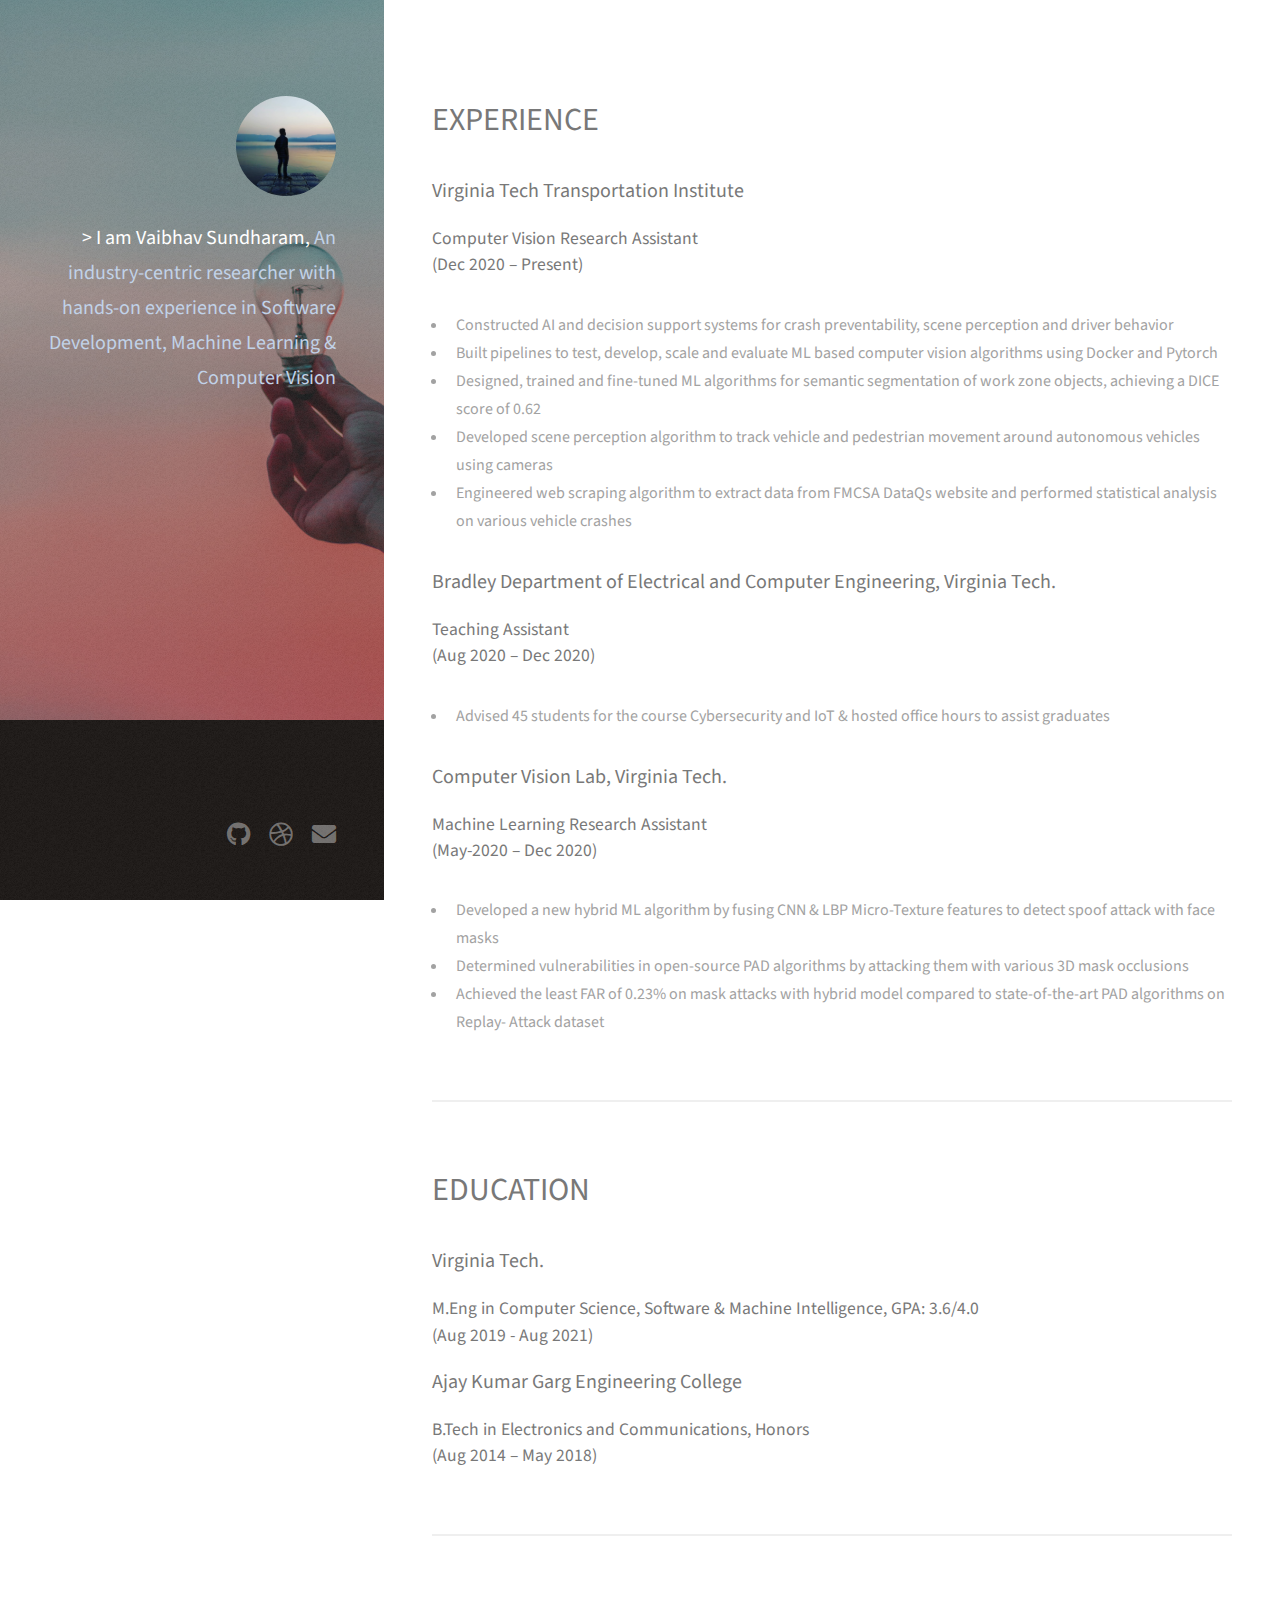
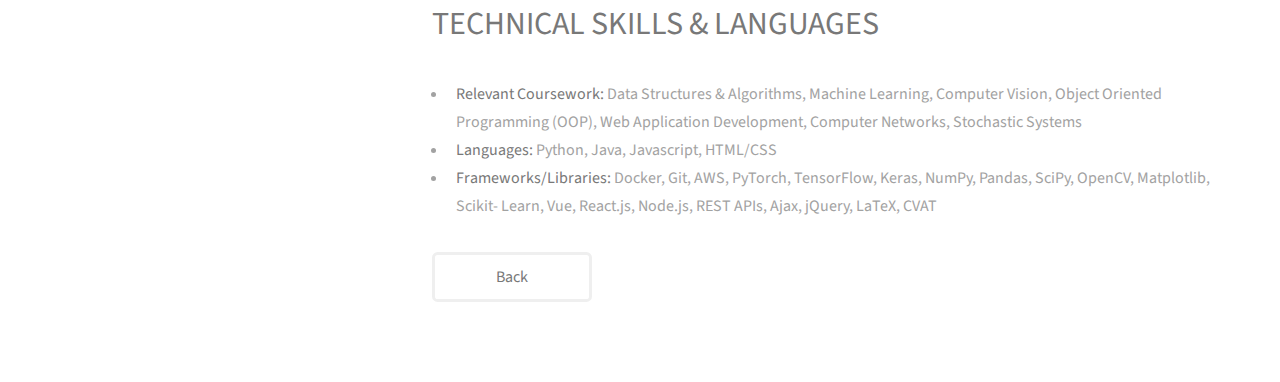
==== commit 679e7a10: "Update" ====
--- a/pages/resume.html
+++ b/pages/resume.html
@@ -1,12 +1,8 @@
 <!DOCTYPE HTML>
-<!--
-	Strata by HTML5 UP
-	html5up.net | @ajlkn
-	Free for personal and commercial use under the CCA 3.0 license (html5up.net/license)
--->
+
 <html lang="en">
 <head>
-    <title>Strata by HTML5 UP</title>
+    <title>Vaibhav Sundharam</title>
     <meta charset="utf-8" />
     <meta name="viewport" content="width=device-width, initial-scale=1, user-scalable=no" />
     <link rel="stylesheet" href="../assets/css/main.css" />
@@ -31,7 +27,7 @@
         <header class="major">
             <h2>EXPERIENCE</h2>
         </header>
-        <h3>Virginia Tech. Transportation Institute</h3>
+        <h3>Virginia Tech Transportation Institute</h3>
         <h4><strong>Computer Vision Research Assistant</strong>    <br>(Dec 2020 – Present)</h4>
         <p>
         <ul>
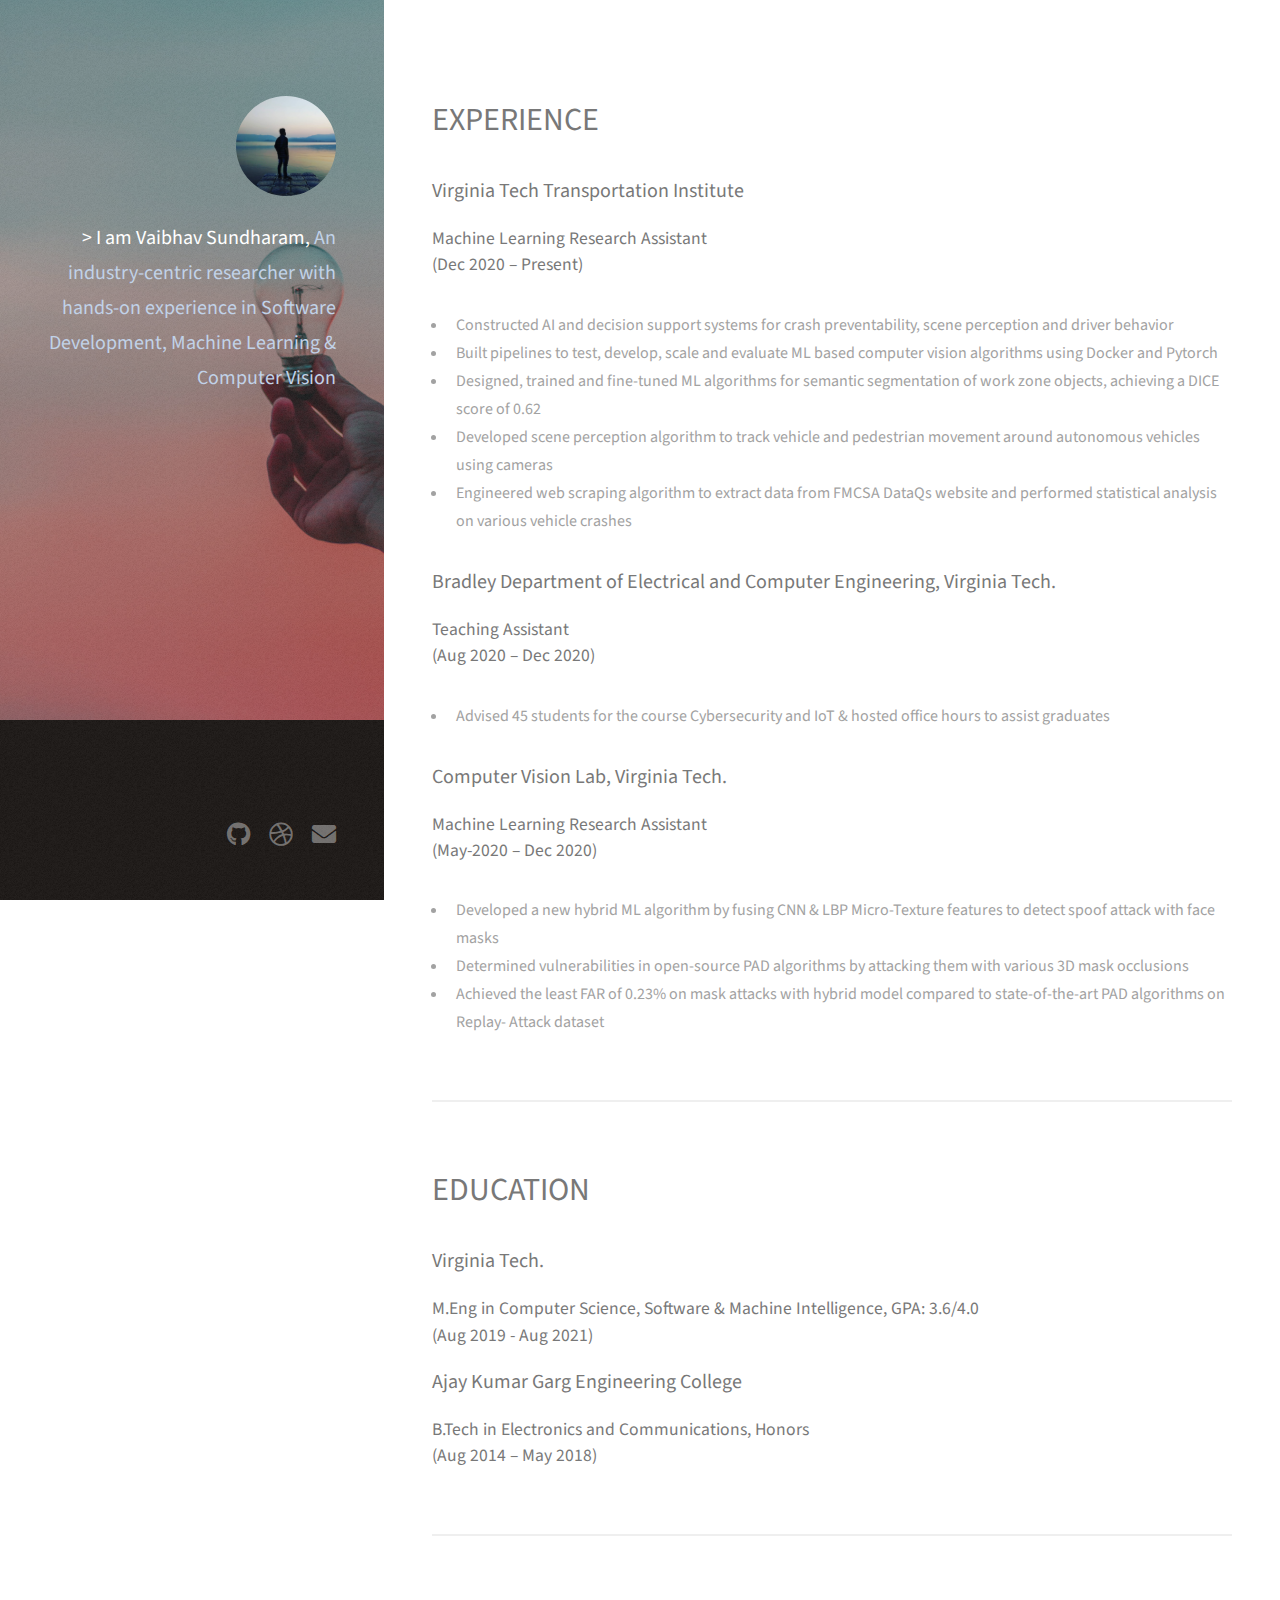
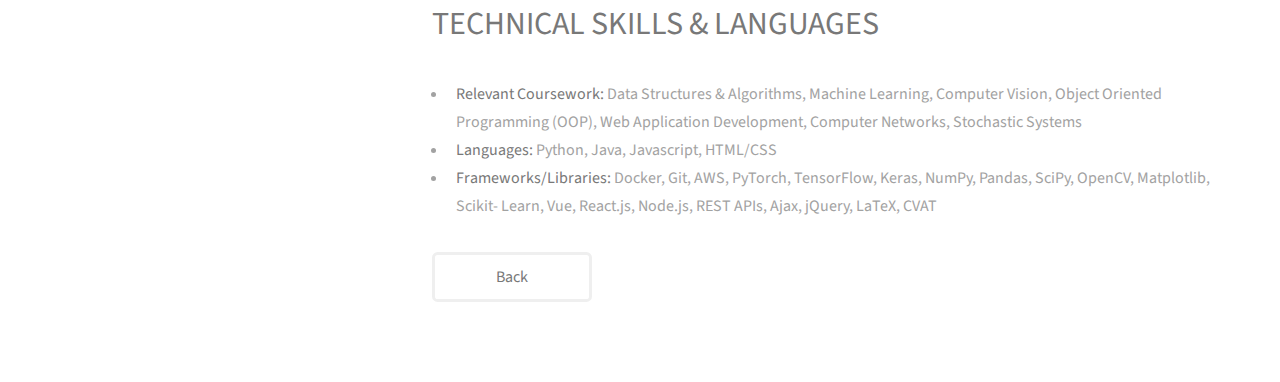
==== commit 2ba90e7c: "Fixed typo" ====
--- a/pages/resume.html
+++ b/pages/resume.html
@@ -28,7 +28,7 @@
             <h2>EXPERIENCE</h2>
         </header>
         <h3>Virginia Tech Transportation Institute</h3>
-        <h4><strong>Computer Vision Research Assistant</strong>    <br>(Dec 2020 – Present)</h4>
+        <h4><strong>Machine Learning Research Assistant</strong>    <br>(Dec 2020 – Present)</h4>
         <p>
         <ul>
             <li>Constructed AI and decision support systems for crash preventability, scene perception and driver behavior</li>
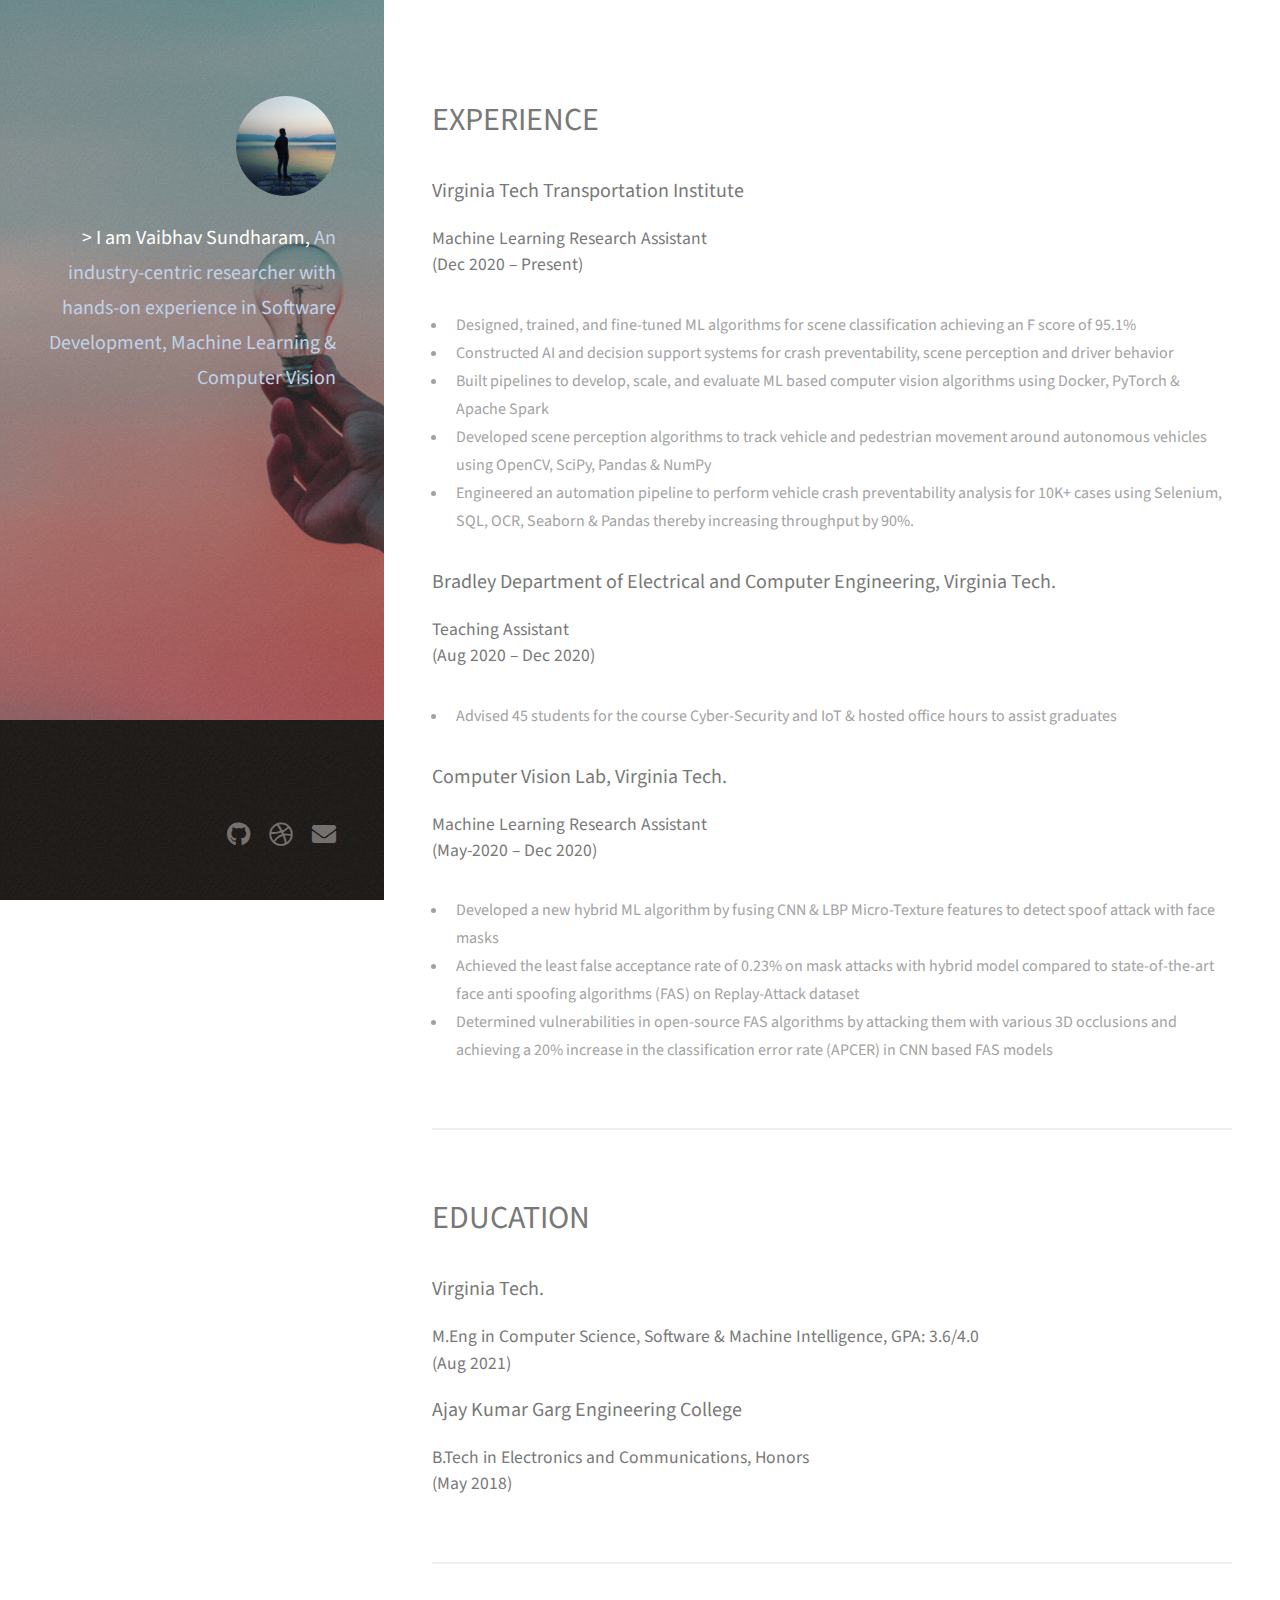
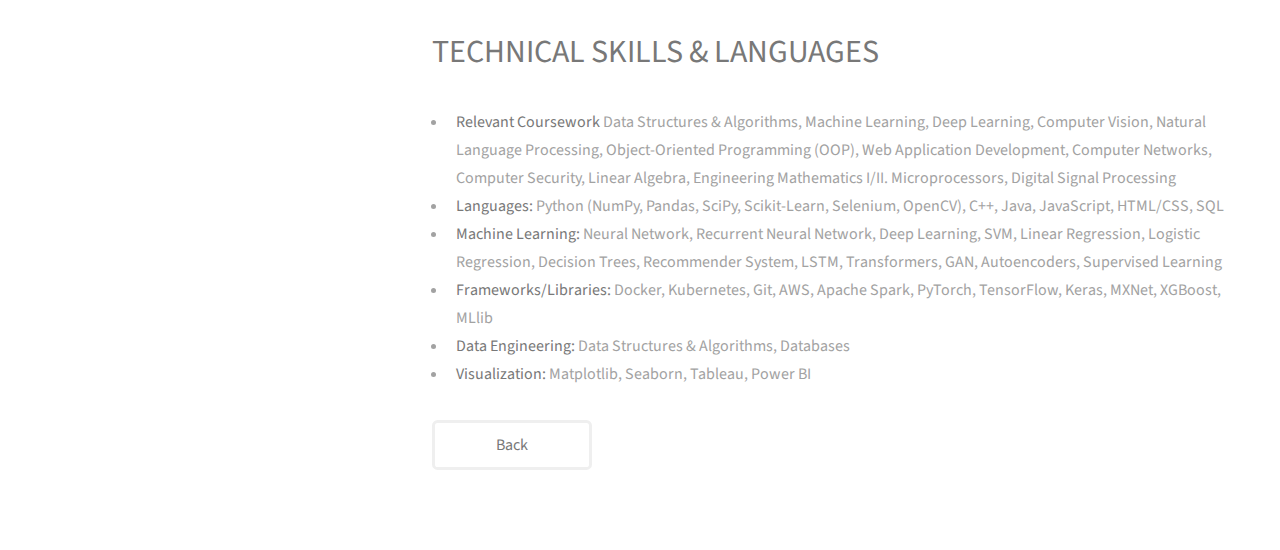
==== commit 345cae5b: "New Information" ====
--- a/pages/resume.html
+++ b/pages/resume.html
@@ -31,11 +31,11 @@
         <h4><strong>Machine Learning Research Assistant</strong>    <br>(Dec 2020 – Present)</h4>
         <p>
         <ul>
+            <li>Designed, trained, and fine-tuned ML algorithms for scene classification achieving an F score of 95.1%</li>
             <li>Constructed AI and decision support systems for crash preventability, scene perception and driver behavior</li>
-            <li>Built pipelines to test, develop, scale and evaluate ML based computer vision algorithms using Docker and Pytorch</li>
-            <li>Designed, trained and fine-tuned ML algorithms for semantic segmentation of work zone objects, achieving a DICE score of 0.62</li>
-            <li>Developed scene perception algorithm to track vehicle and pedestrian movement around autonomous vehicles using cameras</li>
-            <li>Engineered web scraping algorithm to extract data from FMCSA DataQs website and performed statistical analysis on various vehicle crashes</li>
+            <li>Built pipelines to develop, scale, and evaluate ML based computer vision algorithms using Docker, PyTorch & Apache Spark</li>
+            <li>Developed scene perception algorithms to track vehicle and pedestrian movement around autonomous vehicles using OpenCV, SciPy, Pandas & NumPy</li>
+            <li>Engineered an automation pipeline to perform vehicle crash preventability analysis for 10K+ cases using Selenium, SQL, OCR, Seaborn & Pandas thereby increasing throughput by 90%.</li>
         </ul>
         </p>
 
@@ -43,7 +43,7 @@
         <h4><strong>Teaching Assistant</strong>   <br>(Aug 2020 – Dec 2020)</h4>
         <p>
             <ul>
-                <li>Advised 45 students for the course Cybersecurity and IoT & hosted office hours to assist graduates</li>
+                <li>Advised 45 students for the course Cyber-Security and IoT & hosted office hours to assist graduates</li>
             </ul>
         </p>
 
@@ -52,9 +52,8 @@
         <p></p>
         <ul>
             <li>Developed a new hybrid ML algorithm by fusing CNN & LBP Micro-Texture features to detect spoof attack with face masks</li>
-            <li>Determined vulnerabilities in open-source PAD algorithms by attacking them with various 3D mask occlusions</li>
-            <li>Achieved the least FAR of 0.23% on mask attacks with hybrid model compared to state-of-the-art PAD algorithms on Replay-
-                Attack dataset</li>
+            <li>Achieved the least false acceptance rate of 0.23% on mask attacks with hybrid model compared to state-of-the-art face anti spoofing algorithms (FAS) on Replay-Attack dataset</li>
+            <li>Determined vulnerabilities in open-source FAS algorithms by attacking them with various 3D occlusions and achieving a 20% increase in the classification error rate (APCER) in CNN based FAS models</li>
         </ul>
 
 
@@ -69,11 +68,11 @@
 
         <h3>Virginia Tech.</h3>
         <h4>M.Eng in Computer Science, Software & Machine Intelligence, GPA: 3.6/4.0
-            <br>(Aug 2019 - Aug 2021)</h4>
+            <br>(Aug 2021)</h4>
 
         <h3>Ajay Kumar Garg Engineering College</h3>
         <h4>B.Tech in Electronics and Communications, Honors
-            <br>(Aug 2014 – May 2018)</h4>
+            <br>(May 2018)</h4>
 
 
     </section>
@@ -85,11 +84,14 @@
         </header>
     <p>
         <ul>
-        <li><strong>Relevant Coursework:</strong> Data Structures & Algorithms, Machine Learning, Computer Vision, Object Oriented Programming (OOP), Web Application Development, Computer Networks, Stochastic Systems</li>
-        <li><strong>Languages:</strong> Python, Java, Javascript, HTML/CSS</li>
-            <li><strong>Frameworks/Libraries:</strong> Docker, Git, AWS, PyTorch, TensorFlow, Keras, NumPy, Pandas, SciPy, OpenCV, Matplotlib, Scikit-
-                Learn, Vue, React.js, Node.js, REST APIs, Ajax, jQuery, LaTeX, CVAT</li>
-        </ul>
+        <li><strong>Relevant Coursework</strong> Data Structures & Algorithms, Machine Learning, Deep Learning, Computer Vision, Natural Language Processing, Object-Oriented Programming (OOP), Web Application Development, Computer Networks, Computer Security, Linear Algebra, Engineering Mathematics I/II. Microprocessors, Digital Signal Processing</li>
+        <li><strong>Languages:</strong> Python (NumPy, Pandas, SciPy, Scikit-Learn, Selenium, OpenCV), C++, Java, JavaScript, HTML/CSS, SQL</li>
+        <li><strong>Machine Learning:</strong> Neural Network, Recurrent Neural Network, Deep Learning, SVM, Linear Regression, Logistic Regression, Decision Trees, Recommender System, LSTM, Transformers, GAN, Autoencoders, Supervised Learning</li>
+        <li><strong>Frameworks/Libraries:</strong> Docker, Kubernetes, Git, AWS, Apache Spark, PyTorch, TensorFlow, Keras, MXNet, XGBoost, MLlib</li>
+        <li><strong>Data Engineering:</strong> Data Structures & Algorithms, Databases</li>
+        <li><strong>Visualization:</strong> Matplotlib, Seaborn, Tableau, Power BI</li>
+
+    </ul>
     </p>
 
         <ul class="actions">
